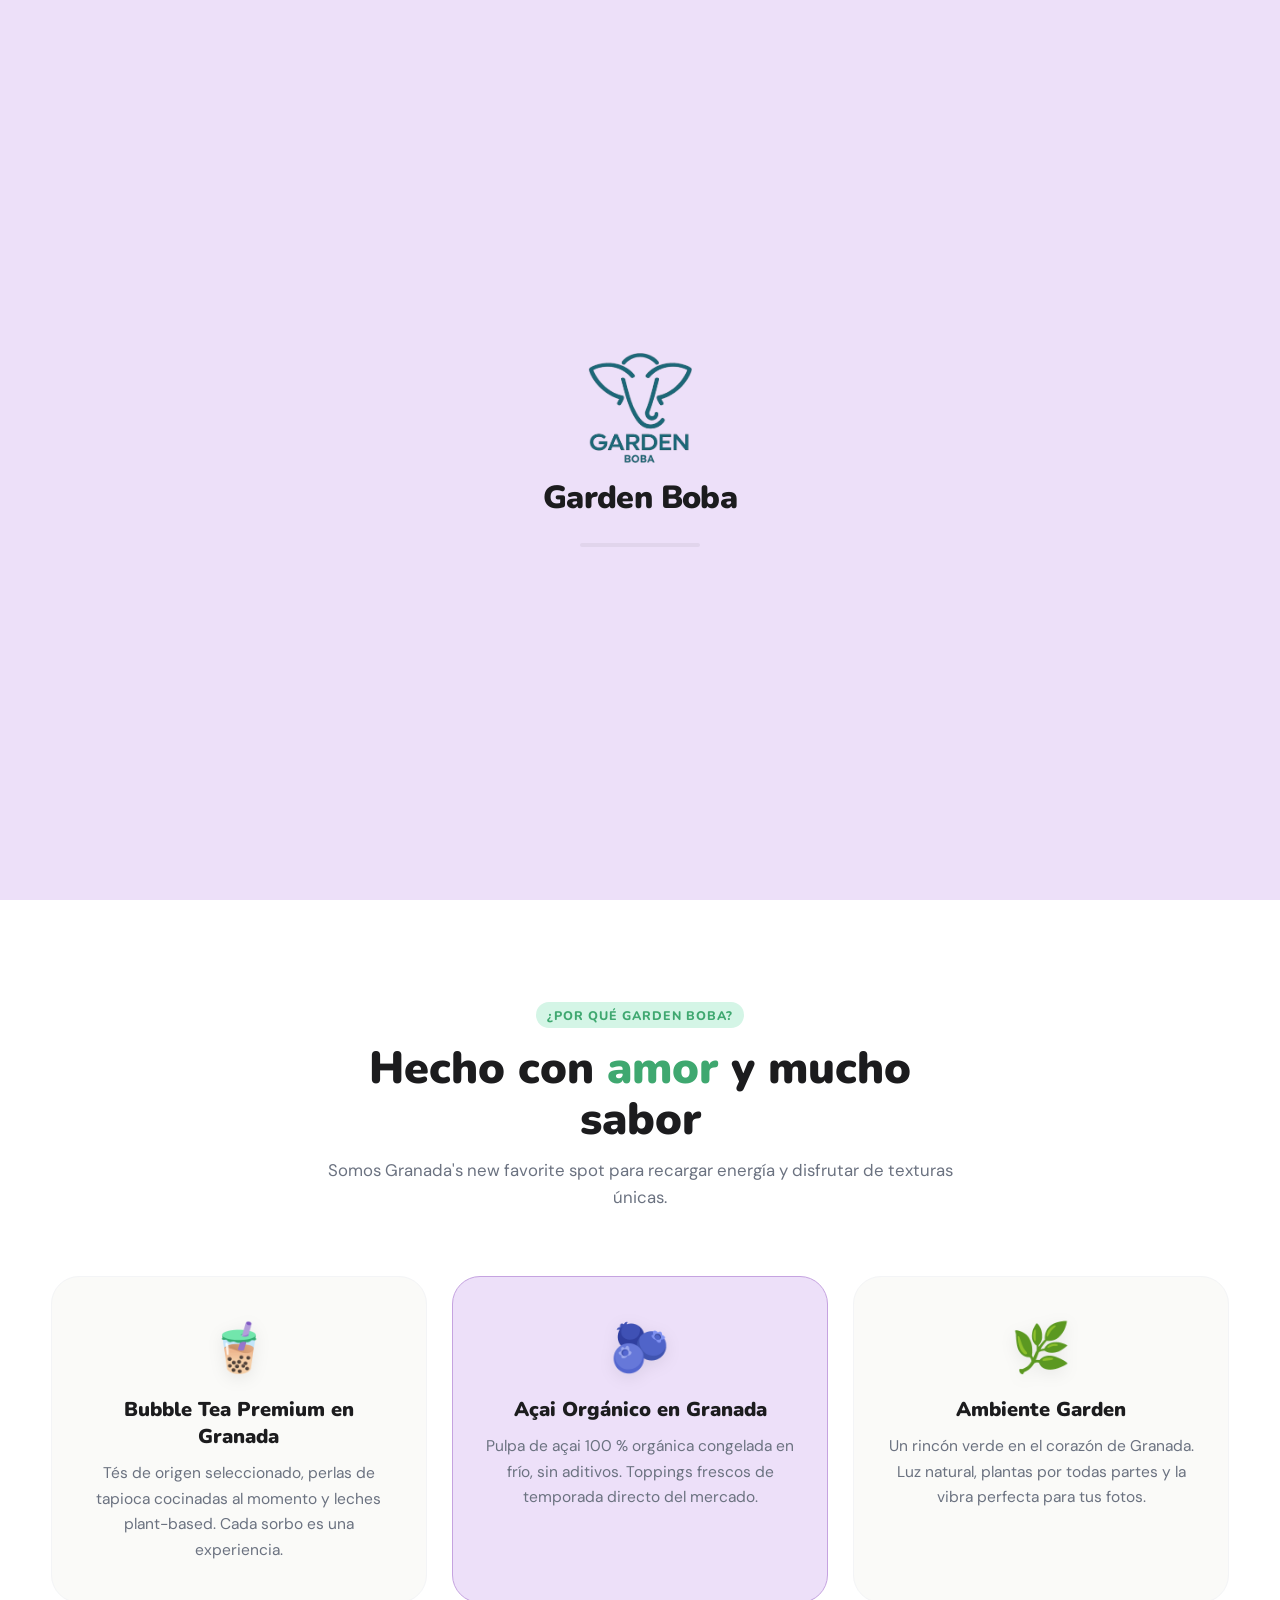
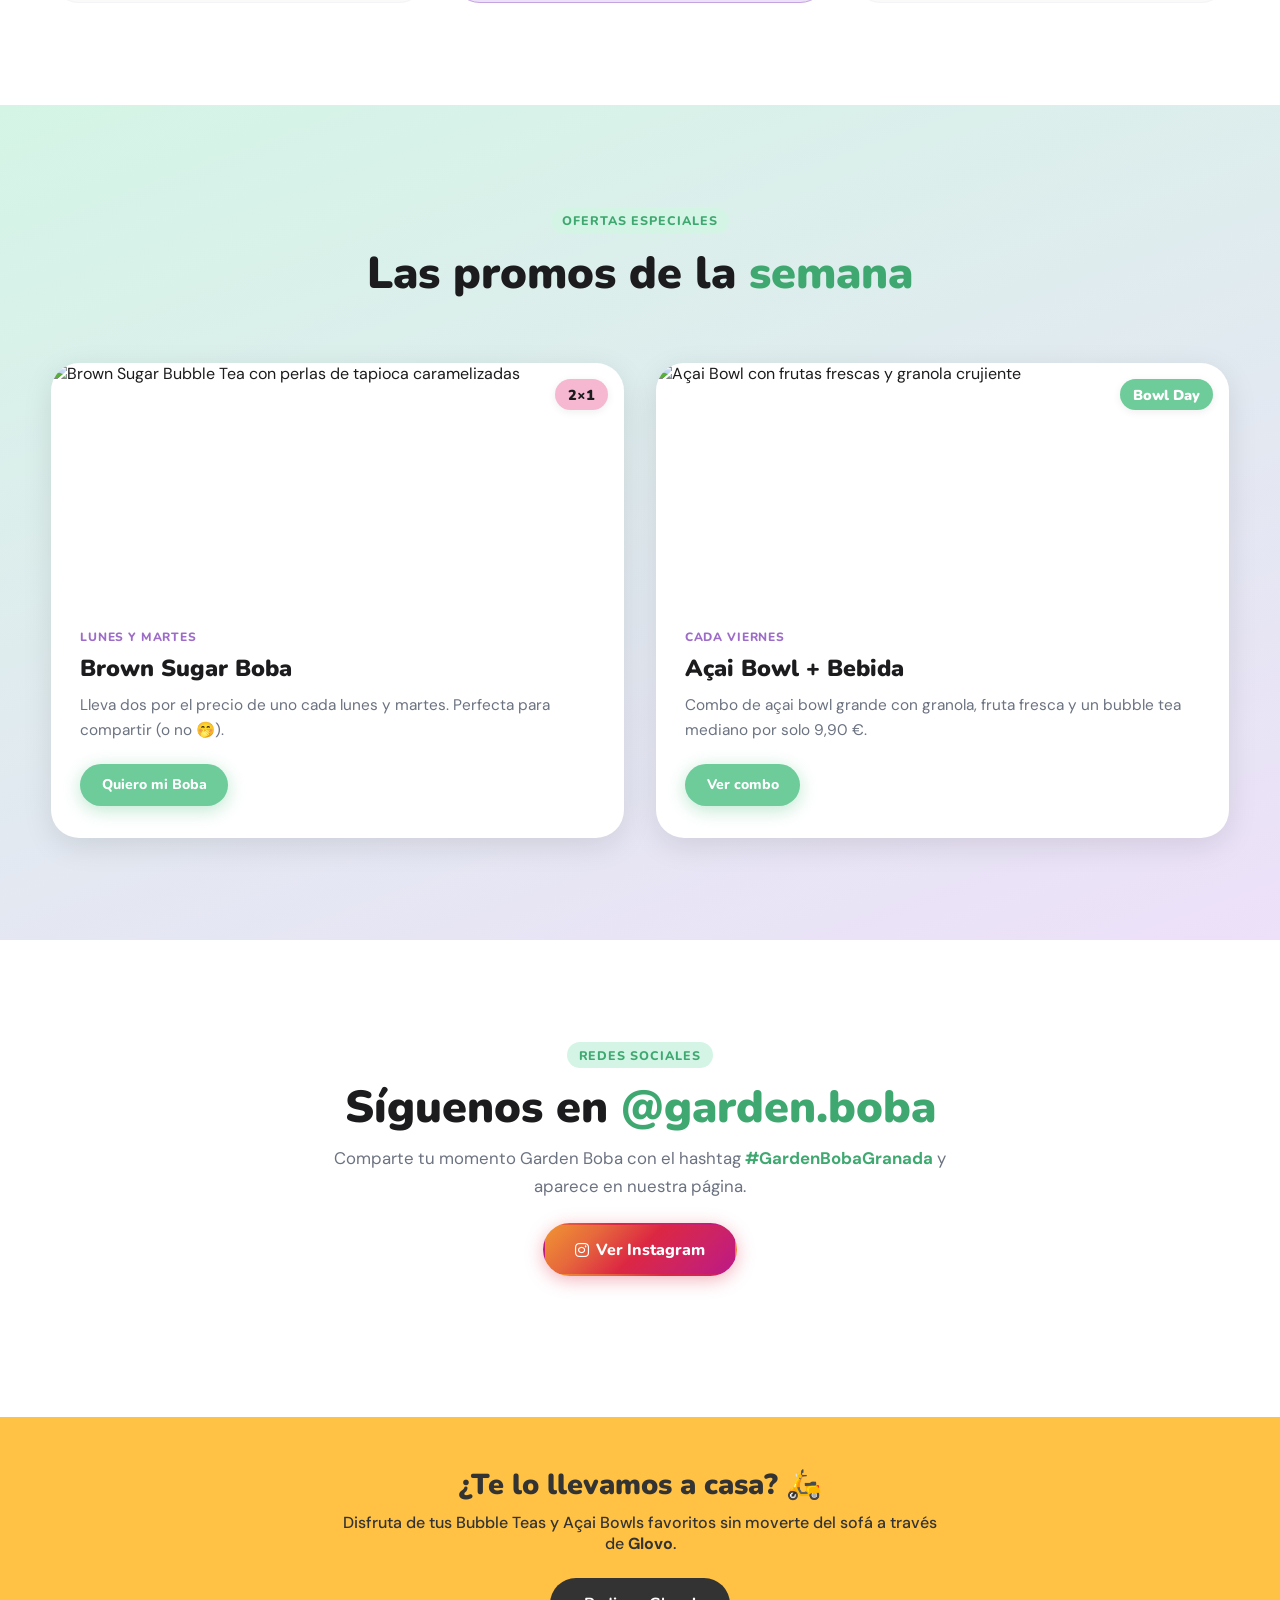
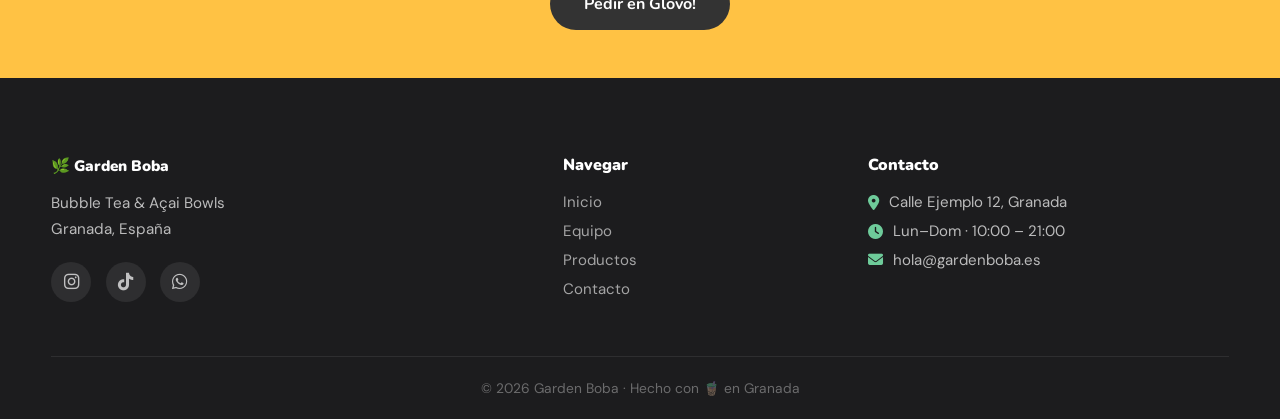
==== index.html @ ed8ef6af "Subida Página" ====
<!DOCTYPE html>
<html lang="es">
<head>
  <script>
    if (sessionStorage.getItem('preloaderVisto') === 'true') {
      document.documentElement.classList.add('no-preloader');
    }
  </script>
  <meta charset="UTF-8" />
  <meta name="viewport" content="width=device-width, initial-scale=1.0" />

  <!-- SEO: Title optimizado con keyword principal -->
  <title>Garden Boba Granada – Bubble Tea Artesanal y Açai Bowls en Granada</title>

  <!-- SEO: Meta description -->
  <meta name="description" content="Descubre el mejor Bubble Tea artesanal y Açai Bowls orgánicos de Granada. Garden Boba: sabores únicos, ambiente garden y delivery a domicilio vía Glovo." />

  <!-- SEO: Canonical -->
  <link rel="canonical" href="https://gardenboba.es/index.html" />

  <!-- Open Graph -->
  <meta property="og:title" content="Garden Boba Granada – Bubble Tea Artesanal y Açai Bowls" />
  <meta property="og:description" content="El mejor Bubble Tea artesanal y Açai Bowls orgánicos de Granada. Ambiente garden, toppings frescos y delivery con Glovo. ¡Ven a probarlos!" />
  <meta property="og:type" content="website" />
  <meta property="og:url" content="https://gardenboba.es/index.html" />
  <meta property="og:image" content="https://gardenboba.es/img/logo.png" />
  <meta property="og:locale" content="es_ES" />
  <meta property="og:site_name" content="Garden Boba Granada" />

  <!-- Twitter Card -->
  <meta name="twitter:card" content="summary_large_image" />
  <meta name="twitter:title" content="Garden Boba Granada – Bubble Tea Artesanal y Açai Bowls" />
  <meta name="twitter:description" content="El mejor Bubble Tea artesanal y Açai Bowls orgánicos de Granada. Ambiente garden, toppings frescos y delivery con Glovo." />
  <meta name="twitter:image" content="https://gardenboba.es/img/logo.png" />

  <!-- Schema Markup JSON-LD: LocalBusiness -->
  <script type="application/ld+json">
  {
    "@context": "https://schema.org",
    "@type": "CafeOrCoffeeShop",
    "name": "Garden Boba Granada",
    "url": "https://gardenboba.es",
    "logo": "https://gardenboba.es/img/logo.png",
    "image": "https://gardenboba.es/img/logo.png",
    "description": "Bubble Tea artesanal y Açai Bowls orgánicos en Granada. Ingredientes frescos, ambiente garden y delivery a domicilio.",
    "address": {
      "@type": "PostalAddress",
      "streetAddress": "Calle Ejemplo 12",
      "addressLocality": "Granada",
      "addressCountry": "España"
    },
    "telephone": "+34 600 000 000",
    "priceRange": "€€",
    "openingHoursSpecification": [
      {
        "@type": "OpeningHoursSpecification",
        "dayOfWeek": [
          "Monday","Tuesday","Wednesday","Thursday","Friday","Saturday","Sunday"
        ],
        "opens": "10:00",
        "closes": "21:00"
      }
    ],
    "servesCuisine": ["Bubble Tea", "Açai Bowls"],
    "sameAs": [
      "https://www.instagram.com/garden.boba"
    ]
  }
  </script>

  <!-- Google Fonts -->
  <link rel="preconnect" href="https://fonts.googleapis.com" />
  <link rel="preconnect" href="https://fonts.gstatic.com" crossorigin />
  <link href="https://fonts.googleapis.com/css2?family=Nunito:wght@400;600;700;800;900&family=DM+Sans:ital,wght@0,300;0,400;0,500;1,300&display=swap" rel="stylesheet" />

  <!-- Font Awesome -->
  <link rel="stylesheet" href="https://cdnjs.cloudflare.com/ajax/libs/font-awesome/6.5.0/css/all.min.css" />

  <link rel="stylesheet" href="styles.css" />
</head>
<body>
    <div id="preloader">
        <div class="preloader-content">
        <div class="preloader-logo">
          <img src="img/logo.png" alt="Logo de Garden Boba Granada" style="height: 110px; width: auto;" />
        </div>
        <div class="preloader-brand">Garden Boba</div>
        
        <div class="preloader-bar">
            <div class="preloader-progress"></div>
        </div>
        </div>
    </div>
  <!-- ===================== NAVBAR ===================== -->
  <header class="navbar" id="navbar">
    <a href="index.html" class="logo">
      <img src="img/logo.png" alt="Garden Boba Granada – Bubble Tea y Açai" class="logo-img" />
      Garden Boba
    </a>
    <button class="burger" id="burger" aria-label="Abrir menú">
      <span></span><span></span><span></span>
    </button>
    <nav class="nav-links" id="nav-links">
      <a href="#inicio">Inicio</a>
      <a href="quienes-somos.html">Equipo</a>
      <a href="productos.html">Productos</a>
        <a href="contacto.html">Contacto</a>
<a href="https://glovoapp.com/es/es/granada/stores/garden-bobaacai-granada"
         target="_blank"
         rel="noopener"
         class="nav-cta">Pedir en Glovo 🛵</a>    </nav>
  </header>

  <!-- ===================== HERO ===================== -->
  <section class="hero" id="inicio">
    <div class="hero-media">
      <img
        src="https://images.unsplash.com/photo-1558618666-fcd25c85cd64?w=1600&q=80"
        alt="Variedad de coloridos Bubble Teas artesanales de Garden Boba Granada"
        class="hero-img"
        loading="eager"
      />
      <div class="hero-overlay"></div>
    </div>

    <div class="hero-content">
      <span class="hero-badge">✨ Ahora en Granada</span>
      <!-- H1 con keyword principal -->
      <h1 class="hero-title">El Bubble Tea más <em>fresco</em><br/>de Granada</h1>
      <p class="hero-sub">
        Bubble Tea artesanal · Açai Bowls orgánicos · Sabores que no olvidarás
      </p>
      <div class="hero-actions">
        <a href="productos.html" class="btn btn-primary">Ver Productos 🧋</a>
        <a href="quienes-somos.html" class="btn btn-ghost">Nuestra historia</a>
        </div>
    </div>

    <div class="hero-scroll">
      <span>Descubre más</span>
      <i class="fa-solid fa-chevron-down"></i>
    </div>
    <div class="hero-wave" aria-hidden="true">
      <svg viewBox="0 0 1440 80" ...></svg>
    </div>

    <div id="hero-boba-container" style="position: absolute; inset: 0; pointer-events: none; overflow: hidden; z-index: 1;"></div>
  </section>

  <!-- ===================== SECCIÓN TEMÁTICA ===================== -->
  <section class="features" id="quienes">
    <div class="container">
      <div class="section-header">
        <span class="pill">¿Por qué Garden Boba?</span>
        <h2>Hecho con <em>amor</em> y mucho sabor</h2>
        <p>Somos Granada's new favorite spot para recargar energía y disfrutar de texturas únicas.</p>
      </div>

      <div class="features-grid">

        <div class="feature-card">
          <div class="feature-icon">🧋</div>
          <h3>Bubble Tea Premium en Granada</h3>
          <p>Tés de origen seleccionado, perlas de tapioca cocinadas al momento y leches plant-based. Cada sorbo es una experiencia.</p>
        </div>

        <div class="feature-card feature-card--accent">
          <div class="feature-icon">🫐</div>
          <h3>Açai Orgánico en Granada</h3>
          <p>Pulpa de açai 100 % orgánica congelada en frío, sin aditivos. Toppings frescos de temporada directo del mercado.</p>
        </div>

        <div class="feature-card">
          <div class="feature-icon">🌿</div>
          <h3>Ambiente Garden</h3>
          <p>Un rincón verde en el corazón de Granada. Luz natural, plantas por todas partes y la vibra perfecta para tus fotos.</p>
        </div>

      </div>
    </div>
  </section>

  <!-- ===================== PRODUCTOS / PROMOS ===================== -->
  <section class="promos" id="productos">
    <div class="container">
      <div class="section-header">
        <span class="pill">Ofertas especiales</span>
        <h2>Las promos de la <em>semana</em></h2>
      </div>

      <div class="promos-grid">

        <!-- Tarjeta 1 -->
        <article class="promo-card">
          <div class="promo-img-wrap">
            <img
              src="https://images.unsplash.com/photo-1625865408636-bb36c6e57423?w=800&q=80"
              alt="Brown Sugar Bubble Tea con perlas de tapioca caramelizadas"
              loading="lazy"
            />
            <span class="promo-badge">2×1</span>
          </div>
          <div class="promo-body">
            <span class="promo-tag">Lunes y Martes</span>
            <h3>Brown Sugar Boba</h3>
            <p>Lleva dos por el precio de uno cada lunes y martes. Perfecta para compartir (o no 🤭).</p>
            <a href="#contacto" class="btn btn-primary btn-sm">Quiero mi Boba</a>
          </div>
        </article>

        <!-- Tarjeta 2 -->
        <article class="promo-card">
          <div class="promo-img-wrap">
            <img
              src="https://images.unsplash.com/photo-1590301157890-4810ed352733?w=800&q=80"
              alt="Açai Bowl con frutas frescas y granola crujiente"
              loading="lazy"
            />
            <span class="promo-badge promo-badge--green">Bowl Day</span>
          </div>
          <div class="promo-body">
            <span class="promo-tag">Cada Viernes</span>
            <h3>Açai Bowl + Bebida</h3>
            <p>Combo de açai bowl grande con granola, fruta fresca y un bubble tea mediano por solo 9,90 €.</p>
            <a href="#contacto" class="btn btn-primary btn-sm">Ver combo</a>
          </div>
        </article>

      </div>
    </div>
  </section>

  <!-- ===================== INSTAGRAM PLACEHOLDER ===================== -->
  <section class="instagram" id="instagram">
    <div class="container">
      <div class="section-header ig-header">
        <span class="pill">Redes sociales</span>
        <h2>Síguenos en <em>@garden.boba</em></h2>
        <p>Comparte tu momento Garden Boba con el hashtag <strong>#GardenBobaGranada</strong> y aparece en nuestra página.</p>
        <a
          href="https://instagram.com"
          target="_blank"
          rel="noopener"
          class="btn btn-instagram"
        >
          <i class="fa-brands fa-instagram"></i> Ver Instagram
        </a>
      </div>

      <!-- Embeds: visibles solo en desktop -->
      <div class="ig-embed-grid">
        <div class="ig-embed-wrap">
          <blockquote class="instagram-media" data-instgrm-captioned data-instgrm-permalink="https://www.instagram.com/reel/DYAa8KGsJK4/?utm_source=ig_embed&utm_campaign=loading" data-instgrm-version="14"></blockquote>
        </div>
        <div class="ig-embed-wrap">
          <blockquote class="instagram-media" data-instgrm-captioned data-instgrm-permalink="https://www.instagram.com/reel/DY5IJAIN5fO/?utm_source=ig_embed&utm_campaign=loading" data-instgrm-version="14"></blockquote>
        </div>
        <div class="ig-embed-wrap">
          <blockquote class="instagram-media" data-instgrm-captioned data-instgrm-permalink="https://www.instagram.com/reel/DYSXFh8ozLi/?utm_source=ig_embed&utm_campaign=loading" data-instgrm-version="14"></blockquote>
        </div>
      </div>

      <!-- Botón: visible solo en móvil -->
      <a href="https://www.instagram.com/garden.boba" target="_blank" rel="noopener" class="ig-mobile-cta">
        <i class="fa-brands fa-instagram"></i> Ver nuestro Instagram
      </a>

<script async src="//www.instagram.com/embed.js"></script>
    </div>
  </section>
  <section class="delivery-promo-section" style="background: #FFC244; color: #333; padding: 3rem 1rem; text-align: center; position: relative; z-index: 3;">
  <div class="container" style="max-width: 600px; margin: 0 auto;">
    <h3 style="font-family: var(--font-head); font-weight: 900; font-size: 1.8rem; margin-bottom: 0.5rem;">¿Te lo llevamos a casa? 🛵</h3>
    <p style="font-size: 1rem; margin-bottom: 1.5rem; font-weight: 500;">Disfruta de tus Bubble Teas y Açai Bowls favoritos sin moverte del sofá a través de <strong>Glovo</strong>.</p>
    <a href="https://glovoapp.com/es/es/granada/stores/garden-bobaacai-granada" target="_blank" class="btn" style="background: #333; color: #fff; padding: 0.8rem 2rem; border-radius: 50px; text-decoration: none; font-weight: 700; display: inline-block; transition: transform 0.2s;">
      Pedir en Glovo!
    </a>
  </div>
</section>

  <!-- ===================== FOOTER ===================== -->
  <footer class="footer" id="contacto">
    <div class="container footer-inner">

      <div class="footer-brand">
        <p class="footer-logo">🌿 Garden Boba</p>
        <p>Bubble Tea & Açai Bowls<br/>Granada, España</p>
        <div class="footer-socials">
          <a href="#" aria-label="Instagram de Garden Boba Granada"><i class="fa-brands fa-instagram"></i></a>
          <a href="#" aria-label="TikTok de Garden Boba Granada"><i class="fa-brands fa-tiktok"></i></a>
          <a href="#" aria-label="WhatsApp de Garden Boba Granada"><i class="fa-brands fa-whatsapp"></i></a>
        </div>
      </div>

      <div class="footer-links">
        <h4>Navegar</h4>
        <a href="#inicio">Inicio</a>
        <a href="quienes-somos.html">Equipo</a>
        <a href="productos.html">Productos</a>
        <a href="contacto.html">Contacto</a>
    </div>

      <div class="footer-contact">
        <h4>Contacto</h4>
        <p><i class="fa-solid fa-location-dot"></i> Calle Ejemplo 12, Granada</p>
        <p><i class="fa-solid fa-clock"></i> Lun–Dom · 10:00 – 21:00</p>
        <p><i class="fa-solid fa-envelope"></i> hola@gardenboba.es</p>
      </div>

    </div>
    <div class="footer-bottom">
      <p>© 2026 Garden Boba · Hecho con 🧋 en Granada</p>
    </div>
  </footer>

  <!-- ===================== SCRIPT (burger + navbar scroll) ===================== -->
    <script src="https://cdnjs.cloudflare.com/ajax/libs/animejs/3.2.1/anime.min.js"></script>
  <script>

function animarEntradaHero() {
  document.querySelector('.hero-content').style.opacity = '1';
  anime({
    targets: '.hero-badge, .hero-title, .hero-sub, .hero-actions',
    translateY: [40, 0],
    opacity: [0, 1],
    delay: anime.stagger(150),
    duration: 800,
    easing: 'easeOutQuad'
  });
}
    window.addEventListener('load', () => {
  const preloader = document.getElementById('preloader');

  if (sessionStorage.getItem('preloaderVisto') === 'true') {
    if (preloader) preloader.remove();
    animarEntradaHero(); // ← igual que la primera vez, pero sin preloader
  } else {
    sessionStorage.setItem('preloaderVisto', 'true');

    const timeline = anime.timeline({ easing: 'easeInOutQuad' });

    timeline
      .add({
        targets: '.preloader-logo',
        scale: [1, 1.3, 1],
        duration: 1000,
        loop: true
      })
      .add({
        targets: '.preloader-progress',
        width: '100%',
        duration: 800,
        easing: 'linear'
      }, 0)
      .add({
        targets: '.preloader-content',
        opacity: 0,
        scale: 0.8,
        duration: 400,
        easing: 'easeInBack'
      })
      .add({
        targets: '#preloader',
        translateY: '-100%',
        duration: 800,
        easing: 'easeInOutExpo',
        complete: function() {
          if (preloader) preloader.remove();
          animarEntradaHero();
        }
      });
  }
});


// Burger menu
const burger = document.getElementById('burger');
const navLinks = document.getElementById('nav-links');

burger.addEventListener('click', () => {
  navLinks.classList.toggle('open');
  burger.classList.toggle('active');
});

navLinks.querySelectorAll('a').forEach(link => {
  link.addEventListener('click', () => {
    navLinks.classList.remove('open');
    burger.classList.remove('active');
  });
});

// Navbar scroll
const navbar = document.getElementById('navbar');
window.addEventListener('scroll', () => {
  navbar.classList.toggle('scrolled', window.scrollY > 60);
});

// Scroll-reveal
const reveals = document.querySelectorAll(
  '.feature-card, .promo-card, .ig-tile, .section-header'
);
const observer = new IntersectionObserver((entries) => {
  entries.forEach(e => {
    if (e.isIntersecting) {
      e.target.classList.add('visible');
      observer.unobserve(e.target);
    }
  });
}, { threshold: 0.12 });

reveals.forEach(el => observer.observe(el));
  </script>
  <script async src="//www.instagram.com/embed.js"></script>
</body>
</html>
---- styles.css ----
/* =====================================================
   GARDEN BOBA – style.css
   Paleta: Verde menta · Rosa/Morado pastel · Blanco
   Tipografía: Nunito (títulos) + DM Sans (cuerpo)
   ===================================================== */

/* ── 1. TOKENS / VARIABLES ───────────────────────────── */
:root {
  /* Colores principales */
  --mint:        #6ecb9a;   /* verde menta suave        */
  --mint-light:  #d4f5e6;   /* menta muy claro          */
  --mint-dark:   #3fa870;   /* menta oscuro (hover)     */
  --boba:        #c5a3e0;   /* morado pastel (boba)     */
  --boba-light:  #ede0f9;   /* morado muy claro         */
  --boba-dark:   #9d6cc8;   /* morado oscuro (hover)    */
  --rose:        #f5b8d0;   /* rosa pastel              */
  --rose-light:  #fde8f0;
  --white:       #ffffff;
  --off-white:   #fafaf8;
  --dark:        #1c1c1e;
  --gray:        #6b7280;
  --gray-light:  #f3f4f6;

  /* Tipografía */
  --font-head: 'Nunito', sans-serif;
  --font-body: 'DM Sans', sans-serif;

  /* Espaciado & radios */
  --radius-sm:  8px;
  --radius-md:  16px;
  --radius-lg:  28px;
  --radius-xl:  48px;
  --section-py: clamp(60px, 8vw, 110px);

  /* Sombras */
  --shadow-sm:  0 2px 8px rgba(0,0,0,.07);
  --shadow-md:  0 8px 30px rgba(0,0,0,.10);
  --shadow-lg:  0 20px 60px rgba(0,0,0,.13);

  /* Transición global */
  --ease: cubic-bezier(.4,0,.2,1);
}

/* ── 2. RESET & BASE ─────────────────────────────────── */
*, *::before, *::after { box-sizing: border-box; margin: 0; padding: 0; }

html {
  scroll-behavior: smooth;
  font-size: 16px;
}

body {
  font-family: var(--font-body);
  color: var(--dark);
  background: var(--off-white);
  -webkit-font-smoothing: antialiased;
  overflow-x: hidden;
}

img { display: block; max-width: 100%; height: auto; }
a  { text-decoration: none; color: inherit; }
ul { list-style: none; }

/* ── PRELOADER (PANTALLA DE CARGA) ───────────────────── */
#preloader {
  position: fixed;
  inset: 0;
  background-color: var(--boba-light); /* Fondo morado pastel boba */
  z-index: 9999; /* Por encima de todo, incluso del navbar */
  display: flex;
  align-items: center;
  justify-content: center;
}

.preloader-content {
  text-align: center;
}

.preloader-logo {
  font-size: unset; /* anula el 4rem del emoji */
  margin-bottom: 0.5rem;
  display: inline-block;
}

.preloader-brand {
  font-family: var(--font-head);
  font-weight: 900;
  font-size: 2rem;
  color: var(--dark);
  letter-spacing: -0.02em;
}

.preloader-bar {
  width: 120px;
  height: 4px;
  background: rgba(0, 0, 0, 0.05);
  border-radius: 2px;
  margin: 1.5rem auto 0;
  overflow: hidden;
  position: relative;
}

.preloader-progress {
  position: absolute;
  left: 0; top: 0; bottom: 0;
  width: 0%;
  background: var(--mint-dark);
  border-radius: 2px;
}


/* ── 3. UTILIDADES ───────────────────────────────────── */
.container {
  width: min(1180px, 92%);
  margin-inline: auto;
}

/* Pill / etiqueta de sección */
.pill {
  display: inline-block;
  font-family: var(--font-head);
  font-size: .78rem;
  font-weight: 800;
  letter-spacing: .08em;
  text-transform: uppercase;
  color: var(--mint-dark);
  background: var(--mint-light);
  padding: .35em .9em;
  border-radius: 999px;
  margin-bottom: .9rem;
}

.section-header {
  text-align: center;
  max-width: 640px;
  margin-inline: auto;
  margin-bottom: clamp(36px, 5vw, 64px);
  /* scroll-reveal */
  opacity: 0;
  transform: translateY(28px);
  transition: opacity .6s var(--ease), transform .6s var(--ease);
}
.section-header.visible { opacity: 1; transform: none; }

.section-header h2 {
  font-family: var(--font-head);
  font-size: clamp(1.8rem, 4vw, 2.8rem);
  font-weight: 900;
  line-height: 1.15;
  color: var(--dark);
  margin-bottom: .7rem;
}
.section-header h2 em {
  font-style: normal;
  color: var(--mint-dark);
}
.section-header p {
  color: var(--gray);
  font-size: 1.05rem;
  line-height: 1.65;
}

/* ── 4. BOTONES ──────────────────────────────────────── */
.btn {
  display: inline-flex;
  align-items: center;
  gap: .45rem;
  font-family: var(--font-head);
  font-weight: 800;
  font-size: 1rem;
  padding: .85em 1.9em;
  border-radius: 999px;
  cursor: pointer;
  border: 2px solid transparent;
  transition: background .22s var(--ease), color .22s var(--ease),
              transform .18s var(--ease), box-shadow .22s var(--ease);
}
.btn:hover { transform: translateY(-2px); }

.btn-primary {
  background: var(--mint);
  color: var(--white);
  box-shadow: 0 4px 18px rgba(110,203,154,.45);
}
.btn-primary:hover {
  background: var(--mint-dark);
  box-shadow: 0 6px 24px rgba(110,203,154,.55);
}

.btn-ghost {
  background: transparent;
  color: var(--white);
  border-color: rgba(255,255,255,.55);
}
.btn-ghost:hover {
  background: rgba(255,255,255,.15);
  border-color: var(--white);
}

.btn-sm {
  font-size: .88rem;
  padding: .65em 1.4em;
}

.btn-instagram {
  background: linear-gradient(135deg, #f09433, #e6683c, #dc2743, #cc2366, #bc1888);
  color: var(--white);
  margin-top: 1.4rem;
  box-shadow: 0 4px 18px rgba(220,39,67,.35);
}
.btn-instagram:hover {
  filter: brightness(1.1);
  box-shadow: 0 6px 24px rgba(220,39,67,.45);
}

/* ── 5. NAVBAR ───────────────────────────────────────── */
.navbar {
  position: fixed;
  top: 0; left: 0; right: 0;
  z-index: 1000;
  display: flex;
  align-items: center;
  justify-content: space-between;
  padding: 1.1rem clamp(1rem, 4vw, 2.5rem);
  transition: background .35s var(--ease), box-shadow .35s var(--ease), padding .35s var(--ease);
}
.navbar.scrolled {
  background: rgba(255,255,255,.92);
  backdrop-filter: blur(14px);
  -webkit-backdrop-filter: blur(14px);
  box-shadow: var(--shadow-sm);
  padding-top: .75rem;
  padding-bottom: .75rem;
}

.logo {
  font-family: var(--font-head);
  font-size: 1.45rem;
  font-weight: 900;
  color: var(--white);
  display: flex;
  align-items: center;
  gap: 1rem;
  transition: color .3s var(--ease);
}
.navbar.scrolled .logo { color: var(--dark); }
.logo-leaf { font-size: 1.3rem; }

/* Nav links */
.nav-links {
  display: flex;
  align-items: center;
  gap: clamp(.8rem, 2vw, 2rem);
}
.nav-links a {
  font-family: var(--font-head);
  font-weight: 700;
  font-size: .95rem;
  color: rgba(255,255,255,.85);
  transition: color .2s var(--ease);
  position: relative;
}
.nav-links a::after {
  content: '';
  position: absolute;
  bottom: -3px; left: 0;
  width: 0; height: 2px;
  background: var(--mint);
  border-radius: 2px;
  transition: width .25s var(--ease);
}
.nav-links a:hover::after { width: 100%; }
.nav-links a:hover { color: var(--white); }
.navbar.scrolled .nav-links a { color: var(--gray); }
.navbar.scrolled .nav-links a:hover { color: var(--dark); }

.nav-cta {
  background: var(--mint) !important;
  color: var(--white) !important;
  padding: .55em 1.3em;
  border-radius: 999px;
  font-size: .9rem !important;
  box-shadow: 0 3px 12px rgba(110,203,154,.4);
  transition: background .2s var(--ease), transform .18s var(--ease) !important;
}
.nav-cta::after { display: none !important; }
.nav-cta:hover { background: var(--mint-dark) !important; transform: translateY(-2px); }

/* Burger (mobile) */
.burger {
  display: none;
  flex-direction: column;
  gap: 5px;
  cursor: pointer;
  background: none;
  border: none;
  padding: 4px;
}
.burger span {
  display: block;
  width: 26px; height: 2.5px;
  background: var(--white);
  border-radius: 2px;
  transition: transform .28s var(--ease), opacity .28s var(--ease);
}
.navbar.scrolled .burger span { background: var(--dark); }
.burger.active span:nth-child(1) { transform: translateY(7.5px) rotate(45deg); }
.burger.active span:nth-child(2) { opacity: 0; }
.burger.active span:nth-child(3) { transform: translateY(-7.5px) rotate(-45deg); }

/* ── 6. HERO ─────────────────────────────────────────── */
.hero {
  position: relative;
  min-height: 100svh;
  display: flex;
  align-items: center;
  overflow: hidden;
}

.hero-media {
  position: absolute;
  inset: 0;
}
.hero-img {
  width: 100%; height: 100%;
  object-fit: cover;
  object-position: center;
  transform: scale(1.04);
  animation: heroZoom 8s var(--ease) forwards;
}
@keyframes heroZoom {
  to { transform: scale(1); }
}

.hero-overlay {
  position: absolute;
  inset: 0;
  background: linear-gradient(
    135deg,
    rgba(15,30,20,.65) 0%,
    rgba(63,168,112,.20) 60%,
    rgba(197,163,224,.15) 100%
  );
}

.hero-content {
  position: relative;
  z-index: 2;
  padding: 0 clamp(1.2rem, 6vw, 5rem);
  padding-top: 100px;
  max-width: 780px;
  opacity: 0;
}
@keyframes heroFade {
  from { opacity: 0; transform: translateY(30px); }
  to   { opacity: 1; transform: none; }
}

.hero-badge {
  display: inline-block;
  font-family: var(--font-head);
  font-size: .82rem;
  font-weight: 800;
  letter-spacing: .07em;
  text-transform: uppercase;
  color: var(--dark);
  background: var(--mint-light);
  padding: .4em 1em;
  border-radius: 999px;
  margin-bottom: 1.2rem;
}

.hero-title {
  font-family: var(--font-head);
  font-size: clamp(2.6rem, 7vw, 5.2rem);
  font-weight: 900;
  line-height: 1.08;
  color: var(--white);
  margin-bottom: 1.1rem;
  text-shadow: 0 2px 20px rgba(0,0,0,.25);
}
.hero-title em {
  font-style: normal;
  color: var(--mint);
  text-shadow: 0 0 40px rgba(110,203,154,.5);
}

.hero-sub {
  font-size: clamp(1rem, 2vw, 1.22rem);
  color: rgba(255,255,255,.85);
  margin-bottom: 2.2rem;
  line-height: 1.6;
  font-weight: 300;
  letter-spacing: .02em;
}

.hero-actions {
  display: flex;
  flex-wrap: wrap;
  gap: 1rem;
}

.hero-scroll {
  position: absolute;
  bottom: 2rem;
  left: 50%;
  transform: translateX(-50%);
  z-index: 2;
  display: flex;
  flex-direction: column;
  align-items: center;
  gap: .4rem;
  color: rgba(255,255,255,.7);
  font-size: .78rem;
  font-family: var(--font-head);
  font-weight: 600;
  letter-spacing: .06em;
  text-transform: uppercase;
  animation: bounce 2s infinite var(--ease);
}
.hero-scroll i { font-size: 1rem; }
@keyframes bounce {
  0%,100% { transform: translateX(-50%) translateY(0); }
  50%      { transform: translateX(-50%) translateY(8px); }
}

/* ── 7. FEATURES ─────────────────────────────────────── */
.features {
  padding-block: var(--section-py);
  background: var(--white);
}

.features-grid {
  display: grid;
  grid-template-columns: repeat(3, 1fr);
  gap: 1.6rem;
}

.feature-card {
  background: var(--off-white);
  border-radius: var(--radius-lg);
  padding: 2.4rem 2rem;
  text-align: center;
  border: 1.5px solid var(--gray-light);
  transition: transform .3s var(--ease), box-shadow .3s var(--ease);
  /* scroll-reveal */
  opacity: 0;
  transform: translateY(32px);
  transition: opacity .55s var(--ease), transform .55s var(--ease),
              box-shadow .3s var(--ease);
}
.feature-card.visible { opacity: 1; transform: translateY(0); }
.feature-card:hover {
  transform: translateY(-6px);
  box-shadow: var(--shadow-md);
}

.feature-card--accent {
  background: var(--boba-light);
  border-color: var(--boba);
}

.feature-icon {
  font-size: 3rem;
  margin-bottom: 1.1rem;
  filter: drop-shadow(0 4px 8px rgba(0,0,0,.08));
}

.feature-card h3 {
  font-family: var(--font-head);
  font-size: 1.25rem;
  font-weight: 900;
  margin-bottom: .7rem;
  color: var(--dark);
}
.feature-card p {
  color: var(--gray);
  font-size: .97rem;
  line-height: 1.65;
}

/* ── 8. PROMOCIONES ──────────────────────────────────── */
.promos {
  padding-block: var(--section-py);
  background: linear-gradient(160deg, var(--mint-light) 0%, var(--boba-light) 100%);
}

.promos-grid {
  display: grid;
  grid-template-columns: repeat(2, 1fr);
  gap: 2rem;
}

.promo-card {
  background: var(--white);
  border-radius: var(--radius-lg);
  overflow: hidden;
  box-shadow: var(--shadow-md);
  transition: transform .3s var(--ease), box-shadow .3s var(--ease);
  /* scroll-reveal */
  opacity: 0;
  transform: translateY(36px);
  transition: opacity .6s var(--ease), transform .6s var(--ease),
              box-shadow .3s var(--ease);
}
.promo-card.visible { opacity: 1; transform: translateY(0); }
.promo-card:hover {
  transform: translateY(-6px);
  box-shadow: var(--shadow-lg);
}

.promo-img-wrap {
  position: relative;
  height: 240px;
  overflow: hidden;
}
.promo-img-wrap img {
  width: 100%; height: 100%;
  object-fit: cover;
  transition: transform .5s var(--ease);
}
.promo-card:hover .promo-img-wrap img { transform: scale(1.06); }

.promo-badge {
  position: absolute;
  top: 1rem; right: 1rem;
  background: var(--rose);
  color: var(--dark);
  font-family: var(--font-head);
  font-weight: 900;
  font-size: .9rem;
  padding: .35em .9em;
  border-radius: 999px;
  box-shadow: var(--shadow-sm);
}
.promo-badge--green { background: var(--mint); color: var(--white); }

.promo-body {
  padding: 1.6rem 1.8rem 2rem;
}
.promo-tag {
  font-family: var(--font-head);
  font-size: .75rem;
  font-weight: 800;
  text-transform: uppercase;
  letter-spacing: .07em;
  color: var(--boba-dark);
  display: block;
  margin-bottom: .5rem;
}
.promo-body h3 {
  font-family: var(--font-head);
  font-size: 1.45rem;
  font-weight: 900;
  margin-bottom: .55rem;
  color: var(--dark);
}
.promo-body p {
  color: var(--gray);
  font-size: .96rem;
  line-height: 1.65;
  margin-bottom: 1.3rem;
}

/* ── 9. INSTAGRAM ────────────────────────────────────── */
.instagram {
  padding-block: var(--section-py);
  background: var(--white);
}

.ig-header { margin-bottom: 2.4rem; }
.ig-header strong { color: var(--mint-dark); }

.ig-embed-grid {
  display: grid;
  grid-template-columns: repeat(3, 1fr);
  gap: 1rem;
}

.ig-tile {
  aspect-ratio: 1;
  border-radius: var(--radius-md);
  overflow: hidden;
  position: relative;
  cursor: pointer;
  /* scroll-reveal */
  opacity: 0;
  transform: scale(.92);
  transition: opacity .45s calc(var(--delay, 0s)) var(--ease),
              transform .45s calc(var(--delay, 0s)) var(--ease);
}
.ig-tile.visible { opacity: 1; transform: scale(1); }
.ig-tile img {
  width: 100%; height: 100%;
  object-fit: cover;
  transition: transform .4s var(--ease);
}
.ig-tile:hover img { transform: scale(1.1); }

.ig-overlay {
  position: absolute;
  inset: 0;
  background: rgba(110,203,154,.6);
  display: grid;
  place-items: center;
  opacity: 0;
  transition: opacity .3s var(--ease);
  color: var(--white);
  font-size: 1.8rem;
}
.ig-tile:hover .ig-overlay { opacity: 1; }

/* ── 10. FOOTER ──────────────────────────────────────── */
.footer {
  background: var(--dark);
  color: rgba(255,255,255,.7);
  padding-top: clamp(48px, 6vw, 80px);
}

.footer-inner {
  display: grid;
  grid-template-columns: 1.8fr 1fr 1.4fr;
  gap: 3rem;
  padding-bottom: 3rem;
  border-bottom: 1px solid rgba(255,255,255,.08);
}

.footer-logo {
  font-family: var(--font-head);
  font-size: 1.5rem;
  font-weight: 900;
  color: var(--white);
  margin-bottom: .7rem;
}
.footer-brand p { font-size: .95rem; line-height: 1.7; }

.footer-socials {
  display: flex;
  gap: .9rem;
  margin-top: 1.2rem;
}
.footer-socials a {
  width: 40px; height: 40px;
  border-radius: 50%;
  background: rgba(255,255,255,.08);
  display: grid;
  place-items: center;
  font-size: 1.1rem;
  color: rgba(255,255,255,.7);
  transition: background .2s var(--ease), color .2s var(--ease), transform .2s var(--ease);
}
.footer-socials a:hover {
  background: var(--mint);
  color: var(--white);
  transform: translateY(-3px);
}

.footer-links h4,
.footer-contact h4 {
  font-family: var(--font-head);
  font-weight: 900;
  color: var(--white);
  font-size: 1rem;
  margin-bottom: 1rem;
}
.footer-links a {
  display: block;
  color: rgba(255,255,255,.6);
  font-size: .94rem;
  margin-bottom: .55rem;
  transition: color .2s var(--ease);
}
.footer-links a:hover { color: var(--mint); }

.footer-contact p {
  font-size: .94rem;
  margin-bottom: .55rem;
  display: flex;
  align-items: flex-start;
  gap: .6rem;
}
.footer-contact i { color: var(--mint); margin-top: .15rem; }

.footer-bottom {
  text-align: center;
  padding: 1.4rem;
  font-size: .86rem;
  color: rgba(255,255,255,.35);
}

/* ── 11. RESPONSIVE ──────────────────────────────────── */
@media (max-width: 1024px) {
  .ig-embed-grid { grid-template-columns: repeat(3, 1fr); }
}

@media (max-width: 768px) {
  /* Navbar mobile */
  .burger { display: flex; }

  .nav-links {
  position: fixed;
  top: 0;
  right: 0;
  bottom: 0;
  left: auto;
  width: min(320px, 85vw);
  flex-direction: column;
  align-items: flex-start;
  gap: 0;
  background: var(--white);
  padding: 5.5rem 2rem 2rem;
  box-shadow: -4px 0 30px rgba(0,0,0,.12);
  transform: translateX(110%);
  transition: transform .35s var(--ease);
      height: 100vh;        /* añade esto */
    min-height: 100%;     /* y esto */
}
  .nav-links.open { transform: translateX(0); }
  .nav-links a {
    color: var(--dark) !important;
    font-size: 1.1rem;
    padding: .85rem 0;
    width: 100%;
    border-bottom: 1px solid var(--gray-light);
  }
  .nav-links a::after { display: none; }
  .nav-cta {
    margin-top: 1rem;
    text-align: center;
    border-bottom: none !important;
  }

  /* Hero */
  .hero-content { padding-top: 120px; }

  /* Features */
  .features-grid {
    grid-template-columns: 1fr;
    gap: 1.2rem;
  }

  /* Promos */
  .promos-grid { grid-template-columns: 1fr; }

  /* Instagram */
.ig-embed-grid { 
    grid-template-columns: 1fr; 
    max-width: 500px; 
    margin-inline: auto; 
  }
  
  .ig-embed-wrap .instagram-media {
    min-width: 0 !important;
    width: 100% !important;
  }
  /* Footer */
  .footer-inner {
    grid-template-columns: 1fr;
    gap: 2.2rem;
  }
}

@media (max-width: 480px) {
  .hero-title { font-size: clamp(2rem, 9vw, 2.8rem); }
  .hero-actions { flex-direction: column; }
.ig-embed-wrap .instagram-media {
    min-width: 0 !important;
    width: 100% !important;
  }
}


/* =====================================================
   GARDEN BOBA – Añadir al final de style.css
   Estilos específicos de: quienes-somos.html
   ===================================================== */


/* ── NAVBAR: enlace activo ───────────────────────────── */
.nav-active {
  color: var(--mint) !important;
  font-weight: 900 !important;
}
.navbar.scrolled .nav-active { color: var(--mint-dark) !important; }


/* ── HERO CORTO (page-hero) ─────────────────────────── */
.page-hero {
  position: relative;
  height: clamp(380px, 55vh, 560px);
  display: flex;
  align-items: center;
  overflow: hidden;
}

.page-hero-media {
  position: absolute;
  inset: 0;
}
.page-hero-media img {
  width: 100%; height: 100%;
  object-fit: cover;
  object-position: center 40%;
  transform: scale(1.04);
  animation: heroZoom 8s cubic-bezier(.4,0,.2,1) forwards;
}
/* Reutiliza el keyframe heroZoom del hero principal */

.page-hero-overlay {
  position: absolute;
  inset: 0;
  background: linear-gradient(
    135deg,
    rgba(15,30,20,.70) 0%,
    rgba(63,168,112,.25) 70%,
    rgba(197,163,224,.15) 100%
  );
}

.page-hero-content {
  position: relative;
  z-index: 2;
  padding: 0 clamp(1.2rem, 6vw, 5rem);
  padding-top: 90px;
  animation: heroFade .9s .3s cubic-bezier(.4,0,.2,1) both;
}
/* Reutiliza el keyframe heroFade del hero principal */

.page-hero-wave {
  position: absolute;
  bottom: -1px; left: 0; right: 0;
  z-index: 3;
  line-height: 0;
}
.page-hero-wave svg { display: block; width: 100%; }


/* ── HISTORIA: layout split ──────────────────────────── */
.about-story {
  padding-block: var(--section-py);
  background: var(--off-white);
}

.story-grid {
  display: grid;
  grid-template-columns: 1fr 1fr;
  gap: clamp(2rem, 5vw, 5rem);
  align-items: center;
}

/* Imagen */
.story-img-wrap {
  position: relative;
  /* scroll-reveal */
  opacity: 0;
  transform: translateX(-36px);
  transition: opacity .65s var(--ease), transform .65s var(--ease);
}
.story-img-wrap.visible { opacity: 1; transform: none; }

.story-img-deco {
  position: absolute;
  inset: -14px -14px 14px 14px;
  border-radius: var(--radius-lg);
  background: var(--mint-light);
  z-index: 0;
}

.story-img {
  position: relative;
  z-index: 1;
  width: 100%;
  aspect-ratio: 4/5;
  object-fit: cover;
  border-radius: var(--radius-lg);
  box-shadow: var(--shadow-lg);
}

.story-chip {
  position: absolute;
  bottom: -16px;
  right: -10px;
  z-index: 2;
  background: var(--white);
  font-family: var(--font-head);
  font-weight: 800;
  font-size: .9rem;
  color: var(--dark);
  padding: .55em 1.1em;
  border-radius: 999px;
  box-shadow: var(--shadow-md);
  border: 2px solid var(--mint-light);
}

/* Texto */
.story-text {
  /* scroll-reveal */
  opacity: 0;
  transform: translateX(36px);
  transition: opacity .65s .1s var(--ease), transform .65s .1s var(--ease);
}
.story-text.visible { opacity: 1; transform: none; }

.story-text h2 {
  font-family: var(--font-head);
  font-size: clamp(1.8rem, 3.5vw, 2.6rem);
  font-weight: 900;
  line-height: 1.15;
  margin-block: .8rem 1.4rem;
}
.story-text h2 em {
  font-style: normal;
  color: var(--mint-dark);
}
.story-text p {
  color: var(--gray);
  line-height: 1.75;
  font-size: 1.02rem;
  margin-bottom: 1rem;
}

/* Stats */
.story-stats {
  display: flex;
  gap: 2rem;
  margin-top: 2rem;
  padding-top: 1.8rem;
  border-top: 2px solid var(--gray-light);
}
.stat { display: flex; flex-direction: column; gap: .25rem; }
.stat-num {
  font-family: var(--font-head);
  font-size: 2.2rem;
  font-weight: 900;
  color: var(--mint-dark);
  line-height: 1;
}
.stat-label {
  font-size: .82rem;
  font-weight: 600;
  color: var(--gray);
  text-transform: uppercase;
  letter-spacing: .05em;
}


/* ── EQUIPO ──────────────────────────────────────────── */
.team {
  padding-block: var(--section-py);
  background: var(--white);
}

.team-grid {
  display: grid;
  grid-template-columns: repeat(3, 1fr);
  gap: 1.8rem;
}

.team-card {
  background: var(--off-white);
  border-radius: var(--radius-lg);
  overflow: hidden;
  border: 1.5px solid var(--gray-light);
  transition: transform .3s var(--ease), box-shadow .3s var(--ease);
  /* scroll-reveal */
  opacity: 0;
  transform: translateY(36px);
  transition: opacity .55s var(--ease), transform .55s var(--ease),
              box-shadow .3s var(--ease);
}
.team-card.visible { opacity: 1; transform: translateY(0); }
.team-card:hover {
  transform: translateY(-6px);
  box-shadow: var(--shadow-md);
}

.team-card--accent { background: var(--boba-light); border-color: var(--boba); }

/* Avatar */
.team-avatar-wrap {
  position: relative;
  display: flex;
  justify-content: center;
  padding-top: 2.2rem;
  padding-bottom: 1rem;
  background: linear-gradient(160deg, var(--mint-light) 0%, var(--boba-light) 100%);
}
.team-card--accent .team-avatar-wrap {
  background: linear-gradient(160deg, var(--boba-light) 0%, var(--rose-light) 100%);
}

.team-avatar {
  width: 110px;
  height: 110px;
  border-radius: 50%;
  object-fit: cover;
  object-position: top center;
  border: 4px solid var(--white);
  box-shadow: 0 6px 20px rgba(0,0,0,.12);
}

.team-emoji {
  position: absolute;
  bottom: 16px;
  right: calc(50% - 68px);
  font-size: 1.5rem;
  background: var(--white);
  border-radius: 50%;
  width: 38px; height: 38px;
  display: grid;
  place-items: center;
  box-shadow: var(--shadow-sm);
  border: 2px solid var(--mint-light);
}

/* Body */
.team-body {
  padding: 1.5rem 1.6rem 1.8rem;
  text-align: center;
}

.team-name {
  font-family: var(--font-head);
  font-size: 1.2rem;
  font-weight: 900;
  color: var(--dark);
  margin-bottom: .3rem;
}

.team-role {
  display: block;
  font-size: .8rem;
  font-weight: 700;
  text-transform: uppercase;
  letter-spacing: .07em;
  color: var(--mint-dark);
  margin-bottom: .9rem;
}
.team-card--accent .team-role { color: var(--boba-dark); }

.team-bio {
  font-size: .95rem;
  color: var(--gray);
  line-height: 1.65;
  margin-bottom: 1.1rem;
}

.team-fav {
  display: flex;
  align-items: flex-start;
  gap: .55rem;
  background: var(--white);
  border-radius: var(--radius-sm);
  padding: .7em .9em;
  font-size: .88rem;
  color: var(--dark);
  text-align: left;
  border: 1.5px solid var(--gray-light);
}
.team-fav i { color: var(--mint-dark); margin-top: .1rem; flex-shrink: 0; }
.team-card--accent .team-fav { border-color: var(--boba); }


/* ── ESPACIO ─────────────────────────────────────────── */
.space {
  padding-block: var(--section-py);
  background: linear-gradient(160deg, var(--mint-light) 0%, var(--rose-light) 100%);
}

.space-grid {
  display: grid;
  grid-template-columns: 1fr 1.2fr;
  gap: clamp(2rem, 5vw, 4rem);
  align-items: start;
}

/* Features lista */
.space-features {
  display: flex;
  flex-direction: column;
  gap: 1.6rem;
}

.space-feat {
  display: flex;
  align-items: flex-start;
  gap: 1.2rem;
  background: var(--white);
  border-radius: var(--radius-md);
  padding: 1.3rem 1.4rem;
  box-shadow: var(--shadow-sm);
  /* scroll-reveal */
  opacity: 0;
  transform: translateX(-28px);
  transition: opacity .5s calc(var(--delay, 0s)) var(--ease),
              transform .5s calc(var(--delay, 0s)) var(--ease);
}
.space-feat.visible { opacity: 1; transform: none; }

.space-feat-icon {
  font-size: 2rem;
  flex-shrink: 0;
  filter: drop-shadow(0 2px 4px rgba(0,0,0,.08));
}
.space-feat h4 {
  font-family: var(--font-head);
  font-weight: 900;
  font-size: 1rem;
  margin-bottom: .3rem;
  color: var(--dark);
}
.space-feat p { font-size: .93rem; color: var(--gray); line-height: 1.6; }

/* Mapa */
.space-map-wrap {
  display: flex;
  flex-direction: column;
  gap: .8rem;
  /* scroll-reveal */
  opacity: 0;
  transform: translateX(28px);
  transition: opacity .6s .1s var(--ease), transform .6s .1s var(--ease);
}
.space-map-wrap.visible { opacity: 1; transform: none; }

.map-label {
  font-family: var(--font-head);
  font-weight: 800;
  font-size: .9rem;
  color: var(--dark);
  display: flex;
  align-items: center;
  gap: .5rem;
}
.map-label i { color: var(--mint-dark); }

.map-placeholder {
  width: 100%;
  height: 340px;
  border-radius: var(--radius-lg);
  overflow: hidden;
  box-shadow: var(--shadow-md);
  border: 2px solid var(--white);
  background: var(--gray-light);
}

.map-info {
  display: flex;
  gap: 1.4rem;
  flex-wrap: wrap;
  font-size: .9rem;
  font-family: var(--font-head);
  font-weight: 700;
  color: var(--gray);
}
.map-info i { color: var(--mint-dark); margin-right: .3rem; }


/* ── REVEAL GENÉRICO (izquierda / derecha) ───────────── */
.reveal-left {
  opacity: 0;
  transform: translateX(-36px);
  transition: opacity .65s var(--ease), transform .65s var(--ease);
}
.reveal-right {
  opacity: 0;
  transform: translateX(36px);
  transition: opacity .65s .1s var(--ease), transform .65s .1s var(--ease);
}
.reveal-left.visible,
.reveal-right.visible { opacity: 1; transform: none; }


/* ── RESPONSIVE: quienes-somos ───────────────────────── */
@media (max-width: 900px) {
  .story-grid   { grid-template-columns: 1fr; }
  .story-img-wrap { max-width: 480px; margin-inline: auto; }
  .space-grid   { grid-template-columns: 1fr; }
  .team-grid    { grid-template-columns: 1fr; max-width: 440px; margin-inline: auto; }
}

@media (max-width: 640px) {
  .story-stats  { gap: 1.2rem; flex-wrap: wrap; }
  .map-placeholder { height: 260px; }
  .page-hero    { height: clamp(320px, 50vh, 420px); }
}


/* =====================================================
   GARDEN BOBA – Añadir al final de style.css
   Estilos específicos de: productos.html
   ===================================================== */


/* ── SECCIÓN CONTENEDORA ─────────────────────────────── */
.products-section {
  padding-block: var(--section-py);
  background: var(--off-white);
}


/* ── BARRA DE FILTROS ────────────────────────────────── */
.filter-bar {
  display: flex;
  flex-wrap: wrap;
  gap: .7rem;
  justify-content: center;
  margin-bottom: 1rem;
}

.filter-btn {
  display: inline-flex;
  align-items: center;
  gap: .45rem;
  font-family: var(--font-head);
  font-weight: 800;
  font-size: .92rem;
  padding: .65em 1.5em;
  border-radius: 999px;
  border: 2px solid var(--gray-light);
  background: var(--white);
  color: var(--gray);
  cursor: pointer;
  transition: background .22s var(--ease), color .22s var(--ease),
              border-color .22s var(--ease), transform .18s var(--ease),
              box-shadow .22s var(--ease);
}
.filter-btn:hover {
  border-color: var(--mint);
  color: var(--mint-dark);
  transform: translateY(-2px);
  box-shadow: 0 4px 12px rgba(110,203,154,.2);
}
.filter-btn.active {
  background: var(--mint);
  border-color: var(--mint);
  color: var(--white);
  box-shadow: 0 4px 18px rgba(110,203,154,.4);
}
.filter-btn.active:hover {
  background: var(--mint-dark);
  border-color: var(--mint-dark);
}
.filter-icon { font-size: 1.05em; }

/* Contador de resultados */
.filter-count {
  text-align: center;
  font-size: .85rem;
  font-family: var(--font-head);
  font-weight: 700;
  color: var(--gray);
  letter-spacing: .03em;
  margin-bottom: 2.4rem;
  min-height: 1.2em;
}


/* ── GRID DE PRODUCTOS ───────────────────────────────── */
.products-grid {
  display: grid;
  grid-template-columns: repeat(4, 1fr);
  gap: 1.6rem;
}


/* ── TARJETA DE PRODUCTO ─────────────────────────────── */
.product-card {
  background: var(--white);
  border-radius: var(--radius-lg);
  overflow: hidden;
  border: 1.5px solid var(--gray-light);
  display: flex;
  flex-direction: column;
  box-shadow: var(--shadow-sm);
  transition: transform .3s var(--ease), box-shadow .3s var(--ease);

  /* Scroll-reveal: estado inicial */
  opacity: 0;
  transform: translateY(28px);
  transition: opacity .5s var(--ease), transform .5s var(--ease),
              box-shadow .3s var(--ease);
}
.product-card.visible {
  opacity: 1;
  transform: translateY(0);
}
.product-card:hover {
  transform: translateY(-6px);
  box-shadow: var(--shadow-md);
}

/* Ocultar con fade-out al filtrar */
.product-card.hidden {
  display: none;
}

/* Animación de entrada al filtrar (stagger escalonado) */
@keyframes cardEnter {
  from { opacity: 0; transform: translateY(20px) scale(.97); }
  to   { opacity: 1; transform: translateY(0)   scale(1);   }
}
.product-card.entering {
  animation: cardEnter .4s calc(var(--stagger, 0ms)) var(--ease) both;
}

/* Imagen */
.product-img-wrap {
  position: relative;
  height: 200px;
  overflow: hidden;
}
.product-img-wrap img {
  width: 100%; height: 100%;
  object-fit: cover;
  transition: transform .45s var(--ease);
}
.product-card:hover .product-img-wrap img { transform: scale(1.07); }

/* Badges sobre la imagen */
.product-badges {
  position: absolute;
  top: .8rem;
  left: .8rem;
  display: flex;
  flex-direction: column;
  gap: .4rem;
}
.badge {
  display: inline-block;
  font-family: var(--font-head);
  font-weight: 800;
  font-size: .72rem;
  padding: .3em .75em;
  border-radius: 999px;
  line-height: 1;
  box-shadow: var(--shadow-sm);
}
.badge--hot   { background: var(--rose);       color: var(--dark); }
.badge--new   { background: var(--boba);       color: var(--white); }
.badge--fresh { background: var(--mint);       color: var(--white); }
.badge--vegan { background: var(--mint-light); color: var(--mint-dark); }

/* Cuerpo de la tarjeta */
.product-body {
  padding: 1.2rem 1.3rem 1.5rem;
  display: flex;
  flex-direction: column;
  gap: .65rem;
  flex: 1;
}

.product-top {
  display: flex;
  align-items: baseline;
  justify-content: space-between;
  gap: .5rem;
}
.product-name {
  font-family: var(--font-head);
  font-size: 1.05rem;
  font-weight: 900;
  color: var(--dark);
  line-height: 1.2;
}
.product-price {
  font-family: var(--font-head);
  font-size: 1.15rem;
  font-weight: 900;
  color: var(--mint-dark);
  white-space: nowrap;
}

.product-desc {
  font-size: .9rem;
  color: var(--gray);
  line-height: 1.6;
  flex: 1;
}

/* Tags de ingredientes */
.product-tags {
  display: flex;
  flex-wrap: wrap;
  gap: .4rem;
}
.tag {
  font-family: var(--font-head);
  font-size: .72rem;
  font-weight: 700;
  padding: .28em .7em;
  border-radius: 999px;
  background: var(--gray-light);
  color: var(--gray);
  border: 1px solid transparent;
}
.tag--vegan {
  background: var(--mint-light);
  color: var(--mint-dark);
  border-color: var(--mint);
}

/* Botón de la tarjeta */
.product-btn {
  margin-top: auto;
  width: 100%;
  justify-content: center;
}

/* Estado vacío */
.no-results {
  text-align: center;
  padding: 4rem 1rem;
  color: var(--gray);
}
.no-results span { font-size: 3rem; display: block; margin-bottom: 1rem; }
.no-results p { font-family: var(--font-head); font-weight: 700; font-size: 1.1rem; }


/* ── RESPONSIVE ──────────────────────────────────────── */
@media (max-width: 1100px) {
  .products-grid { grid-template-columns: repeat(3, 1fr); }
}

@media (max-width: 780px) {
  .products-grid { grid-template-columns: repeat(2, 1fr); }
  .filter-bar    { gap: .5rem; }
  .filter-btn    { font-size: .85rem; padding: .55em 1.1em; }
}

@media (max-width: 480px) {
  .products-grid { grid-template-columns: 1fr; max-width: 380px; margin-inline: auto; }
  .product-img-wrap { height: 220px; }
}

/* =====================================================
   GARDEN BOBA – Estilos de: contacto.html
   ===================================================== */

.contact-page-section {
  padding-block: var(--section-py);
  background: var(--off-white);
}

.contact-grid {
  display: grid;
  grid-template-columns: 1fr 1.1fr;
  gap: clamp(2rem, 6vw, 5rem);
  align-items: start;
}

/* Columna Información */
.contact-info-col h2 {
  font-family: var(--font-head);
  font-size: clamp(1.8rem, 3.5vw, 2.5rem);
  font-weight: 900;
  line-height: 1.15;
  margin-block: .8rem 1.2rem;
}
.contact-info-col h2 em { font-style: normal; color: var(--mint-dark); }
.contact-lead { color: var(--gray); font-size: 1.05rem; line-height: 1.6; margin-bottom: 2.2rem; }

.contact-cards-list { display: flex; flex-direction: column; gap: 1.2rem; margin-bottom: 2.5rem; }

.contact-info-card {
  display: flex;
  gap: 1.2rem;
  background: var(--white);
  padding: 1.2rem 1.4rem;
  border-radius: var(--radius-md);
  border: 1.5px solid var(--gray-light);
  box-shadow: var(--shadow-sm);
}
.cic-icon { font-size: 2rem; flex-shrink: 0; }
.contact-info-card h4 { font-family: var(--font-head); font-weight: 900; font-size: 1rem; margin-bottom: .2rem; color: var(--dark); }
.contact-info-card p { font-size: .95rem; color: var(--gray); line-height: 1.5; }
.cic-link { display: inline-block; font-size: .85rem; font-family: var(--font-head); font-weight: 700; color: var(--mint-dark); margin-top: .4rem; }
.cic-sub { font-size: .8rem !important; font-weight: 700; color: var(--boba-dark) !important; margin-top: .1rem; }

/* Redes Sociales Bloque */
.contact-social-block h4 { font-family: var(--font-head); font-weight: 900; font-size: 1.1rem; margin-bottom: .8rem; color: var(--dark); }
.cs-icons { display: flex; gap: .8rem; }
.cs-icon-link {
  width: 44px; height: 44px;
  background: var(--white);
  border: 1.5px solid var(--gray-light);
  border-radius: 50%;
  display: grid;
  place-items: center;
  font-size: 1.2rem;
  color: var(--dark);
  transition: transform .25s var(--ease), background .25s var(--ease), color .25s var(--ease), border-color .25s var(--ease);
}
.cs-icon-link:hover {
  transform: scale(1.1) translateY(-2px);
  background: var(--mint-light);
  color: var(--mint-dark);
  border-color: var(--mint);
}

/* Columna Formulario (Tarjeta Flotante) */
.contact-form-col .form-wrapper {
  background: var(--white);
  border-radius: var(--radius-lg);
  padding: clamp(1.5rem, 4vw, 2.5rem);
  border: 1.5px solid var(--gray-light);
  box-shadow: var(--shadow-md);
}
.form-wrapper h3 { font-family: var(--font-head); font-size: 1.6rem; font-weight: 900; color: var(--dark); margin-bottom: .4rem; }
.form-wrapper h3 em { font-style: normal; color: var(--boba); }
.form-wrapper > p { font-size: .92rem; color: var(--gray); margin-bottom: 1.8rem; }

.garden-form { display: flex; flex-direction: column; gap: 1.2rem; }
.form-group { display: flex; flex-direction: column; gap: .4rem; }
.form-group label { font-family: var(--font-head); font-weight: 700; font-size: .88rem; color: var(--dark); }

.form-group input,
.form-group select,
.form-group textarea {
  font-family: var(--font-body);
  font-size: .95rem;
  padding: .75rem .9rem;
  border-radius: var(--radius-sm);
  border: 1.5px solid var(--gray-light);
  background: var(--off-white);
  color: var(--dark);
  transition: border-color .2s var(--ease), background .2s var(--ease), box-shadow .2s var(--ease);
}
.form-group input:focus,
.form-group select:focus,
.form-group textarea:focus {
  outline: none;
  background: var(--white);
  border-color: var(--mint);
  box-shadow: 0 0 0 4px rgba(110,203,154,.15);
}

.form-privacy { display: flex; align-items: flex-start; gap: .5rem; margin-block: .2rem .6rem; }
.form-privacy input { margin-top: .2rem; cursor: pointer; }
.form-privacy label { font-size: .82rem; color: var(--gray); line-height: 1.4; cursor: pointer; }

.form-submit-btn { width: 100%; justify-content: center; padding-block: .95rem; font-size: 1rem; }

/* Responsive Contacto */
@media (max-width: 960px) {
  .contact-grid { grid-template-columns: 1fr; }
  .contact-info-col { max-width: 600px; }
}






/* =====================================================
   BURBUJAS GLOBALES VISIBLES EN TODA LA PÁGINA
   ==================================================== */
#hero-boba-container {
  position: fixed !important;
  inset: 0 !important;
  width: 100vw !important;
  height: 100vh !important;
  pointer-events: none !important;
  overflow: hidden !important;
  z-index: 1 !important; /* Detrás del texto y tarjetas, pero visible sobre el fondo principal */
}

#hero-boba-container div {
  /* Subimos la opacidad a 0.12 para que el gris sea mucho más notable */
  background: rgba(0, 0, 0, 0.12) !important; 
  /* Un borde un pelín más oscuro para definir la silueta de la burbuja */
  border: 1px solid rgba(0, 0, 0, 0.08) !important;
  border-radius: 50%;
  z-index: 1 !important;
}

.logo-img {
  height: 42px; /* antes 36px */
  width: auto;
  /* El logo es azul oscuro, lo invertimos a blanco cuando el nav es transparente */
  filter: brightness(0) invert(1);
  transition: filter .3s var(--ease);
}
.navbar.scrolled .logo-img {
  /* Cuando scrollea recupera su color teal original */
  filter: none;
}


.ig-embed-grid {
  display: grid;
  grid-template-columns: repeat(3, 1fr);
  gap: 1.5rem;
  align-items: start;
}

.ig-embed-wrap {
  overflow: hidden;
  transition: transform .3s var(--ease), box-shadow .3s var(--ease);
}

.ig-embed-wrap:hover {
  transform: translateY(-6px);
  box-shadow: 0 12px 40px rgba(110,203,154,.25);
  border-color: var(--mint-dark);
}

/* Fuerza que el blockquote no rompa el contenedor */
.ig-embed-wrap .instagram-media {
  margin: 0 !important;
  min-width: unset !important;
  width: 100% !important;
  border-radius: 0 !important;
  box-shadow: none !important;
}

.ig-mobile-cta {
  display: none; /* oculto por defecto en desktop */
}

@media (max-width: 768px) {
  .ig-embed-grid {
    grid-template-columns: 1fr;
    max-width: 500px;
    margin-inline: auto;
  }

  /* Oculta el 2º y 3er post, solo muestra el primero */
  .ig-embed-wrap:nth-child(2),
  .ig-embed-wrap:nth-child(3) {
    display: none;
  }
}

.no-preloader #preloader {
  display: none !important;
}
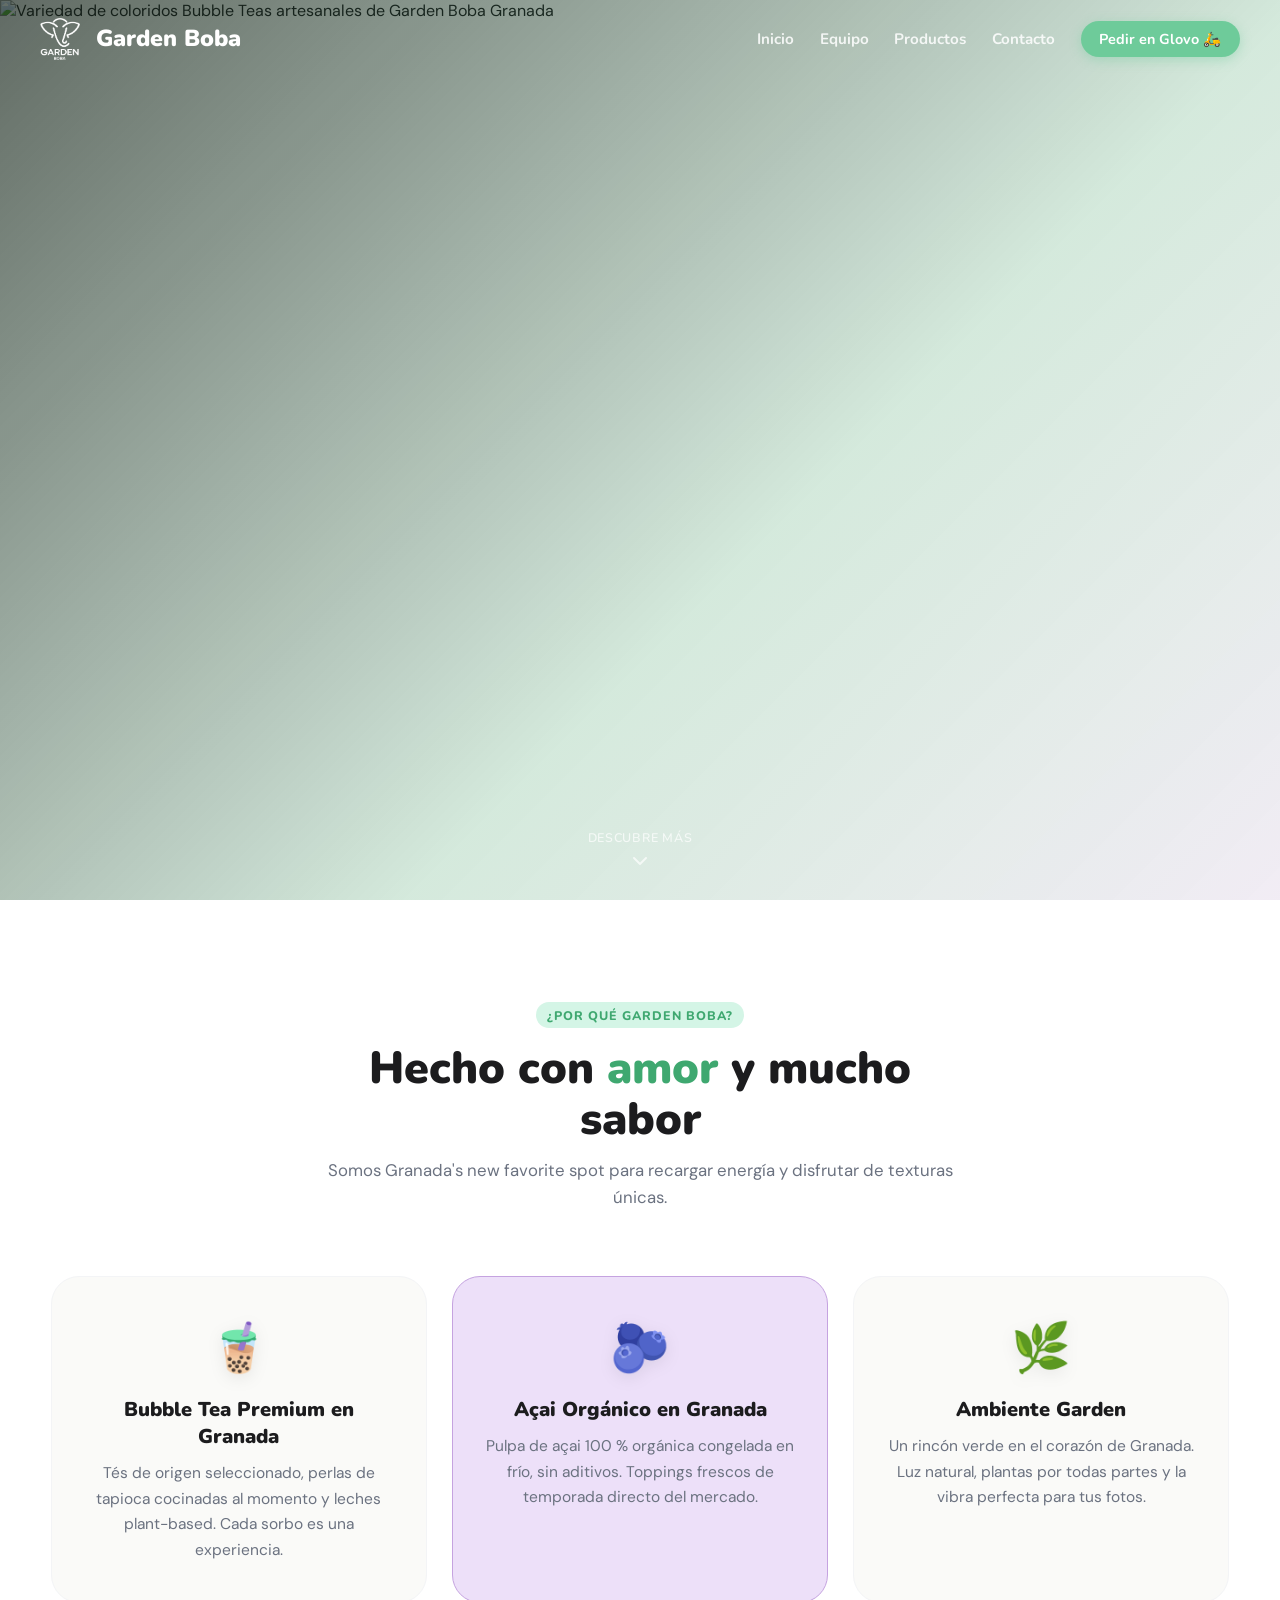
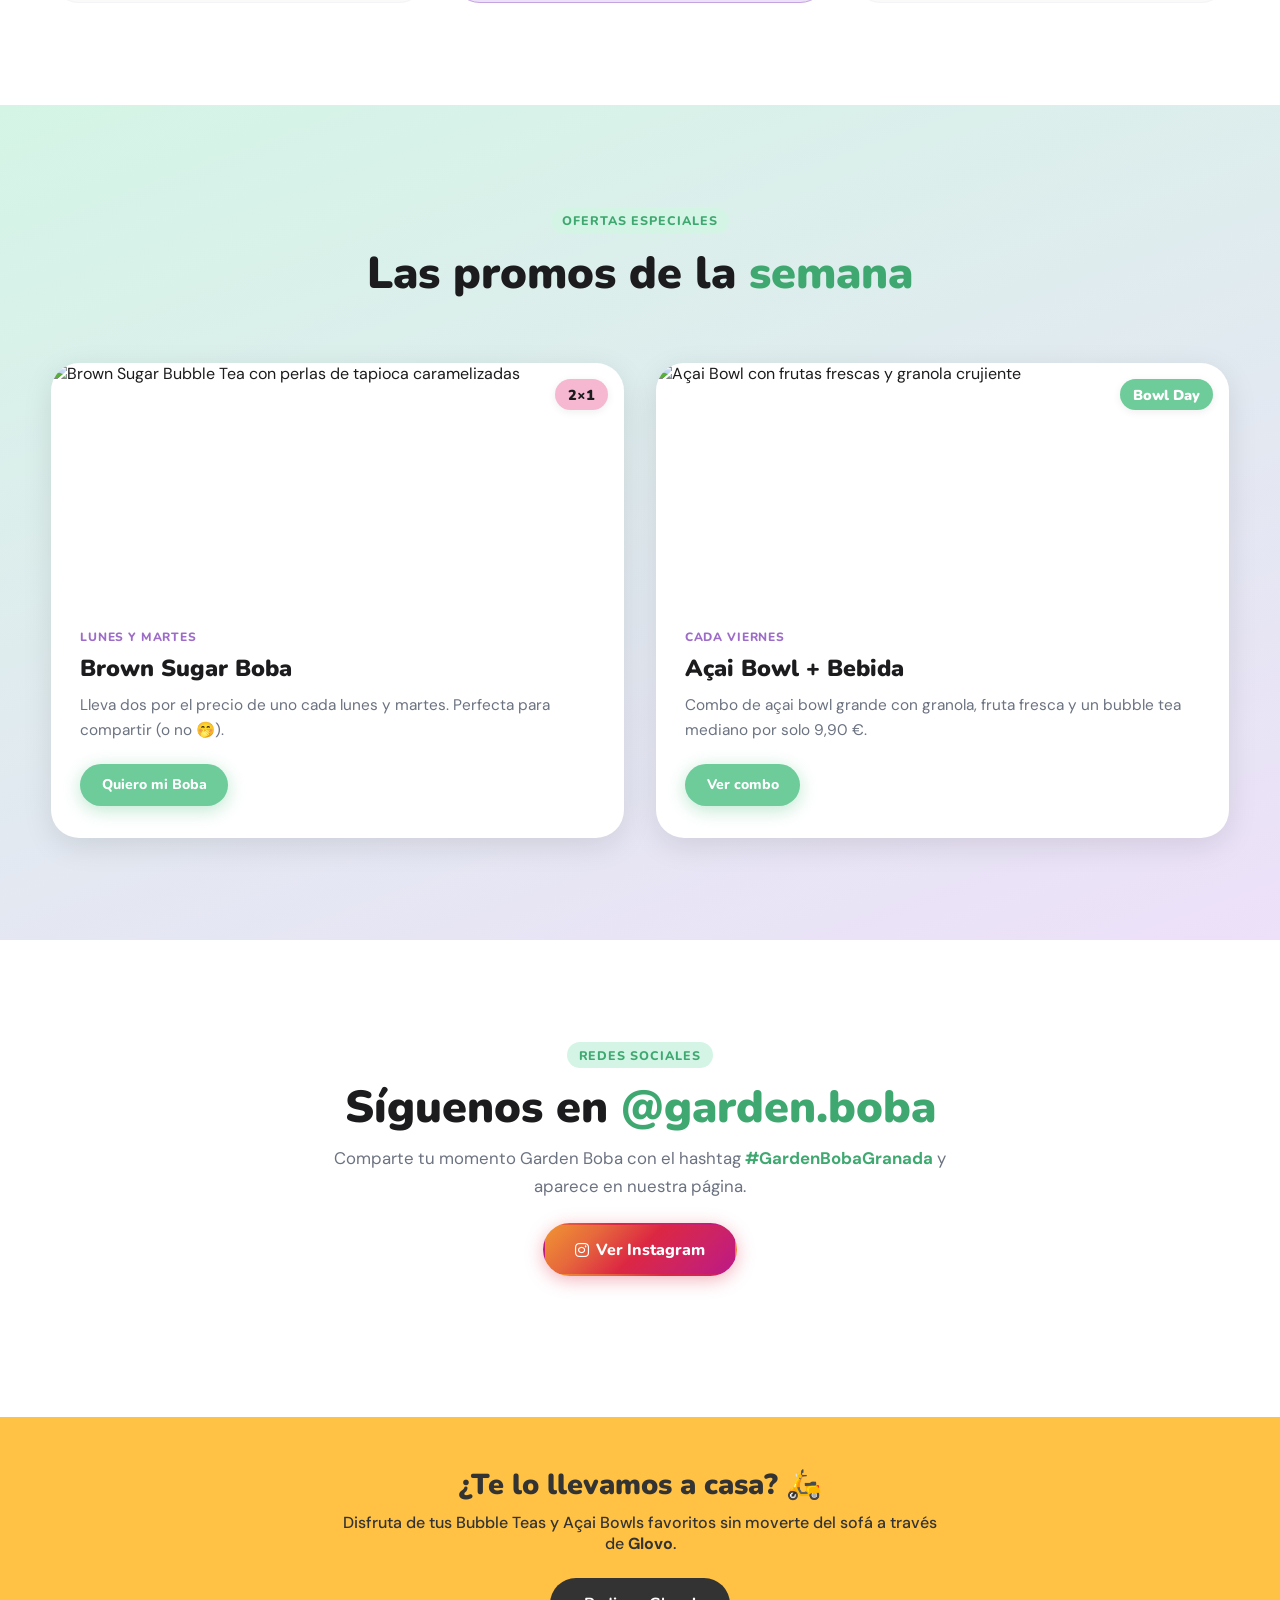
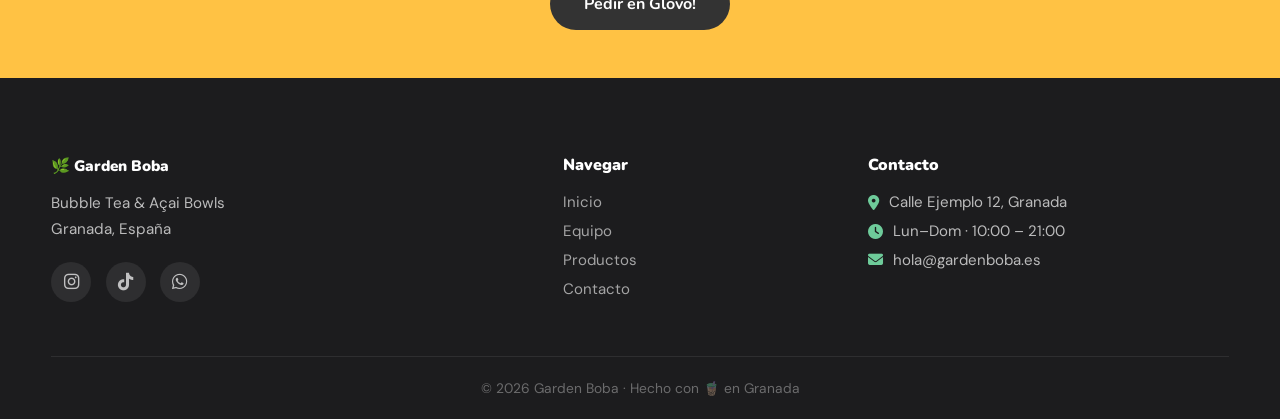
==== commit 215fb132: "cambios responsive" ====
--- a/index.html
+++ b/index.html
@@ -80,17 +80,38 @@
 </head>
 <body>
     <div id="preloader">
-        <div class="preloader-content">
-        <div class="preloader-logo">
-          <img src="img/logo.png" alt="Logo de Garden Boba Granada" style="height: 110px; width: auto;" />
-        </div>
-        <div class="preloader-brand">Garden Boba</div>
-        
-        <div class="preloader-bar">
-            <div class="preloader-progress"></div>
-        </div>
-        </div>
-    </div>
+  <div class="pre-bg"></div>
+
+  <div class="pre-bubbles" aria-hidden="true">
+    <span class="pre-bub pre-bub--1"></span>
+    <span class="pre-bub pre-bub--2"></span>
+    <span class="pre-bub pre-bub--3"></span>
+    <span class="pre-bub pre-bub--4"></span>
+    <span class="pre-bub pre-bub--5"></span>
+  </div>
+
+  <div class="pre-content">
+    <div class="pre-logo-wrap">
+      <img src="img/logo.png" alt="Garden Boba" class="pre-logo-img" />
+    </div>
+
+    <div class="pre-brand">
+      <span class="pre-letter" aria-hidden="true">G</span>
+      <span class="pre-letter" aria-hidden="true">a</span>
+      <span class="pre-letter" aria-hidden="true">r</span>
+      <span class="pre-letter" aria-hidden="true">d</span>
+      <span class="pre-letter" aria-hidden="true">e</span>
+      <span class="pre-letter" aria-hidden="true">n</span>
+      <span class="pre-letter pre-letter--space" aria-hidden="true"> </span>
+      <span class="pre-letter" aria-hidden="true">B</span>
+      <span class="pre-letter" aria-hidden="true">o</span>
+      <span class="pre-letter" aria-hidden="true">b</span>
+      <span class="pre-letter" aria-hidden="true">a</span>
+    </div>
+
+    <p class="pre-tagline">Bubble Tea · Granada</p>
+  </div>
+</div>
   <!-- ===================== NAVBAR ===================== -->
   <header class="navbar" id="navbar">
     <a href="index.html" class="logo">
@@ -328,50 +349,73 @@
     easing: 'easeOutQuad'
   });
 }
-    window.addEventListener('load', () => {
+
+window.addEventListener('load', () => {
   const preloader = document.getElementById('preloader');
 
   if (sessionStorage.getItem('preloaderVisto') === 'true') {
     if (preloader) preloader.remove();
-    animarEntradaHero(); // ← igual que la primera vez, pero sin preloader
-  } else {
-    sessionStorage.setItem('preloaderVisto', 'true');
-
-    const timeline = anime.timeline({ easing: 'easeInOutQuad' });
-
-    timeline
-      .add({
-        targets: '.preloader-logo',
-        scale: [1, 1.3, 1],
-        duration: 1000,
-        loop: true
-      })
-      .add({
-        targets: '.preloader-progress',
-        width: '100%',
-        duration: 800,
-        easing: 'linear'
-      }, 0)
-      .add({
-        targets: '.preloader-content',
-        opacity: 0,
-        scale: 0.8,
-        duration: 400,
-        easing: 'easeInBack'
-      })
-      .add({
-        targets: '#preloader',
-        translateY: '-100%',
-        duration: 800,
-        easing: 'easeInOutExpo',
-        complete: function() {
-          if (preloader) preloader.remove();
-          animarEntradaHero();
-        }
-      });
+    animarEntradaHero();
+    return;
   }
+
+  sessionStorage.setItem('preloaderVisto', 'true');
+
+  // ── Calcular longitudes reales de cada path ──
+  document.querySelectorAll('.pre-path').forEach(p => {
+    const len = p.getTotalLength();
+    p.style.strokeDasharray  = len;
+    p.style.strokeDashoffset = len;
+  });
+
+  const tl = anime.timeline({ easing: 'easeInOutQuad' });
+
+  tl.add({
+  targets: '.pre-logo-img',
+  opacity: [0, 1],
+  scale: [0.7, 1.1, 1],
+  duration: 800,
+  easing: 'easeOutBack'
+})
+  
+  // 3. Letras del nombre caen una a una
+  .add({
+    targets: '.pre-letter',
+    opacity: [0, 1],
+    translateY: [14, 0],
+    duration: 350,
+    delay: anime.stagger(60),
+    easing: 'easeOutQuad'
+  }, '-=100')
+  // 4. Tagline aparece
+  .add({
+    targets: '.pre-tagline',
+    opacity: [0, .55],
+    translateY: [8, 0],
+    duration: 500,
+    easing: 'easeOutQuad'
+  }, '-=100')
+  // 5. Pausa visual (~0.8 s)
+  .add({ targets: '.pre-tagline', duration: 800 })
+  // 6. Salida: todo se encoge y desvanece
+  .add({
+    targets: '.pre-content',
+    opacity: 0,
+    scale: 0.85,
+    duration: 500,
+    easing: 'easeInQuad'
+  })
+  .add({
+    targets: '#preloader',
+    opacity: 0,
+    duration: 600,
+    easing: 'easeInExpo',
+    complete() {
+      preloader.remove();
+      animarEntradaHero();
+    }
+  }, '-=200');
 });
-
 
 // Burger menu
 const burger = document.getElementById('burger');
--- a/styles.css
+++ b/styles.css
@@ -61,53 +61,116 @@
 a  { text-decoration: none; color: inherit; }
 ul { list-style: none; }
 
-/* ── PRELOADER (PANTALLA DE CARGA) ───────────────────── */
+/* ── PRELOADER ───────────────────────────────────────── */
 #preloader {
   position: fixed;
   inset: 0;
-  background-color: var(--boba-light); /* Fondo morado pastel boba */
-  z-index: 9999; /* Por encima de todo, incluso del navbar */
+  z-index: 9999;
   display: flex;
   align-items: center;
   justify-content: center;
-}
-
-.preloader-content {
-  text-align: center;
-}
-
-.preloader-logo {
-  font-size: unset; /* anula el 4rem del emoji */
-  margin-bottom: 0.5rem;
+  overflow: hidden;
+}
+
+/* Fondo: imagen desenfocada */
+.pre-bg {
+  position: absolute;
+  inset: 0;
+  background: url('https://images.unsplash.com/photo-1558618666-fcd25c85cd64?w=1200&q=60') center/cover no-repeat;
+  filter: blur(18px) brightness(0.35) saturate(1.4);
+  transform: scale(1.08); /* evita bordes blancos del blur */
+}
+
+/* Burbujas decorativas */
+.pre-bubbles {
+  position: absolute;
+  inset: 0;
+  pointer-events: none;
+}
+.pre-bub {
+  position: absolute;
+  border-radius: 50%;
+  opacity: 0;
+  animation: preBubFloat linear infinite;
+}
+.pre-bub--1 { width: 18px; height: 18px; left: 15%; top: 70%; background: rgba(110,203,154,.35); animation-duration: 4s; animation-delay: 0.2s; }
+.pre-bub--2 { width: 12px; height: 12px; left: 30%; top: 80%; background: rgba(197,163,224,.4);  animation-duration: 5s; animation-delay: 0.8s; }
+.pre-bub--3 { width: 22px; height: 22px; left: 70%; top: 75%; background: rgba(110,203,154,.25); animation-duration: 4.5s; animation-delay: 0.4s; }
+.pre-bub--4 { width: 10px; height: 10px; left: 80%; top: 85%; background: rgba(245,184,208,.45); animation-duration: 3.8s; animation-delay: 1s; }
+.pre-bub--5 { width: 16px; height: 16px; left: 55%; top: 78%; background: rgba(197,163,224,.3);  animation-duration: 4.2s; animation-delay: 0.6s; }
+
+@keyframes preBubFloat {
+  0%   { opacity: 0;    transform: translateY(0)    scale(1);   }
+  15%  { opacity: 1; }
+  85%  { opacity: .7; }
+  100% { opacity: 0;    transform: translateY(-180px) scale(.6); }
+}
+
+/* Contenido central */
+.pre-content {
+  position: relative;
+  z-index: 2;
+  display: flex;
+  flex-direction: column;
+  align-items: center;
+  gap: 1rem;
+}
+.pre-logo-img {
+  width: 100%;
+  height: 100%;
+  object-fit: contain;
+  opacity: 0;
+}
+
+/* SVG del logo */
+.pre-logo-wrap {
+  width: 130px;
+  height: 130px;
+  filter: drop-shadow(0 0 20px rgba(110,203,154,.5));
+}
+.pre-svg { width: 100%; height: 100%; }
+
+/* Paths que se trazan */
+.pre-path {
+  fill: none;
+  stroke-dasharray: 400;
+  stroke-dashoffset: 400;
+}
+.pre-dot {
+  opacity: 0;
+  transform-origin: center;
+}
+
+/* Letras del nombre */
+.pre-brand {
+  display: flex;
+  gap: .05em;
+  font-family: var(--font-head);
+  font-size: 2.2rem;
+  font-weight: 900;
+  color: #fff;
+  letter-spacing: -.01em;
+  text-shadow: 0 2px 20px rgba(0,0,0,.5);
+}
+.pre-letter {
   display: inline-block;
-}
-
-.preloader-brand {
-  font-family: var(--font-head);
-  font-weight: 900;
-  font-size: 2rem;
-  color: var(--dark);
-  letter-spacing: -0.02em;
-}
-
-.preloader-bar {
-  width: 120px;
-  height: 4px;
-  background: rgba(0, 0, 0, 0.05);
-  border-radius: 2px;
-  margin: 1.5rem auto 0;
-  overflow: hidden;
-  position: relative;
-}
-
-.preloader-progress {
-  position: absolute;
-  left: 0; top: 0; bottom: 0;
-  width: 0%;
-  background: var(--mint-dark);
-  border-radius: 2px;
-}
-
+  opacity: 0;
+  transform: translateY(12px);
+}
+.pre-letter--space { width: .35em; }
+
+/* Tagline */
+.pre-tagline {
+  font-family: var(--font-head);
+  font-size: .82rem;
+  font-weight: 700;
+  letter-spacing: .18em;
+  text-transform: uppercase;
+  color: rgba(255,255,255,.55);
+  opacity: 0;
+}
+
+.no-preloader #preloader { display: none !important; }
 
 /* ── 3. UTILIDADES ───────────────────────────────────── */
 .container {
@@ -1634,4 +1697,235 @@
 
 .no-preloader #preloader {
   display: none !important;
+}
+
+
+/* =====================================================
+   GARDEN BOBA – RESPONSIVE GLOBAL FIX
+   ===================================================== */
+
+/* ── FIX SCROLL HORIZONTAL (afecta a todas las páginas) */
+html, body {
+  overflow-x: hidden;
+  max-width: 100vw;
+}
+
+/* Evita que ningún elemento rompa el ancho */
+* { max-width: 100%; }
+
+/* ── PAGE-HERO: textos en móvil ──────────────────────── */
+@media (max-width: 640px) {
+  .page-hero {
+    height: auto;
+    min-height: clamp(280px, 60vh, 420px);
+    padding-bottom: 3rem;
+  }
+
+  .page-hero-content {
+    padding-top: 100px;
+    padding-inline: 1.2rem;
+  }
+
+  .page-hero-content .hero-title {
+    font-size: clamp(1.6rem, 7vw, 2.4rem);
+    line-height: 1.15;
+  }
+
+  .page-hero-content .hero-badge {
+    font-size: .72rem;
+    padding: .35em .85em;
+  }
+
+  .page-hero-content .hero-sub {
+    font-size: .9rem;
+    line-height: 1.55;
+  }
+}
+
+/* ── HERO PRINCIPAL: móvil ───────────────────────────── */
+@media (max-width: 480px) {
+  .hero-content {
+    padding-inline: 1.2rem;
+    padding-top: 110px;
+  }
+
+  .hero-title {
+    font-size: clamp(1.8rem, 8vw, 2.6rem);
+  }
+
+  .hero-sub {
+    font-size: .9rem;
+  }
+
+  .hero-actions {
+    flex-direction: column;
+    gap: .75rem;
+  }
+
+  .hero-actions .btn {
+    width: 100%;
+    justify-content: center;
+  }
+}
+
+/* ── NAVBAR MOBILE ───────────────────────────────────── */
+@media (max-width: 768px) {
+  .navbar {
+    padding-inline: 1rem;
+  }
+
+  .logo {
+    font-size: 1.15rem;
+    gap: .6rem;
+  }
+
+  .logo-img {
+    height: 34px;
+  }
+}
+
+/* ── FEATURES GRID ───────────────────────────────────── */
+@media (max-width: 640px) {
+  .features-grid {
+    grid-template-columns: 1fr;
+  }
+
+  .feature-card {
+    padding: 1.6rem 1.4rem;
+  }
+}
+
+/* ── PROMOS GRID ─────────────────────────────────────── */
+@media (max-width: 640px) {
+  .promos-grid {
+    grid-template-columns: 1fr;
+  }
+
+  .promo-img-wrap {
+    height: 200px;
+  }
+}
+
+/* ── STORY / QUIENES SOMOS ───────────────────────────── */
+@media (max-width: 640px) {
+  .story-stats {
+    display: grid;
+    grid-template-columns: repeat(2, 1fr);
+    gap: 1rem;
+  }
+
+  .stat-num {
+    font-size: 1.8rem;
+  }
+
+  .story-img-wrap {
+    max-width: 100%;
+  }
+
+  /* Decor que se sale en móvil */
+  .story-img-deco {
+    display: none;
+  }
+}
+
+/* ── TEAM GRID ───────────────────────────────────────── */
+@media (max-width: 640px) {
+  .team-grid {
+    grid-template-columns: 1fr;
+    max-width: 100%;
+  }
+}
+
+/* ── SPACE / MAPA ────────────────────────────────────── */
+@media (max-width: 640px) {
+  .space-grid {
+    grid-template-columns: 1fr;
+  }
+
+  .map-placeholder {
+    height: 220px;
+  }
+
+  .map-info {
+    flex-direction: column;
+    gap: .5rem;
+  }
+}
+
+/* ── PRODUCTOS ───────────────────────────────────────── */
+@media (max-width: 640px) {
+  .filter-bar {
+    gap: .4rem;
+  }
+
+  .filter-btn {
+    font-size: .78rem;
+    padding: .5em .9em;
+  }
+
+  .products-grid {
+    grid-template-columns: 1fr;
+    max-width: 100%;
+  }
+}
+
+/* ── CONTACTO ────────────────────────────────────────── */
+@media (max-width: 640px) {
+  .contact-grid {
+    grid-template-columns: 1fr;
+    gap: 2rem;
+  }
+
+  .contact-info-card {
+    gap: .8rem;
+  }
+
+  .form-wrapper {
+    padding: 1.4rem 1.2rem;
+  }
+}
+
+/* ── FOOTER ──────────────────────────────────────────── */
+@media (max-width: 768px) {
+  .footer-inner {
+    grid-template-columns: 1fr;
+    gap: 2rem;
+  }
+}
+
+@media (max-width: 480px) {
+  .footer-inner {
+    padding-inline: .5rem;
+  }
+}
+
+/* ── SECCIÓN GLOVO ───────────────────────────────────── */
+@media (max-width: 480px) {
+  .delivery-promo-section h3 {
+    font-size: 1.4rem !important;
+  }
+}
+
+/* ── INSTAGRAM EMBEDS ────────────────────────────────── */
+@media (max-width: 768px) {
+  .ig-embed-grid {
+    grid-template-columns: 1fr;
+    max-width: 100%;
+  }
+}
+
+/* ── PRELOADER BURBUJAS ──────────────────────────────── */
+@media (max-width: 480px) {
+  .pre-bub--1 { left: 8%; }
+  .pre-bub--3 { left: 75%; }
+  .pre-bub--4 { left: 85%; }
+
+  .pre-brand {
+    font-size: 1.7rem;
+  }
+
+  .pre-logo-wrap {
+    width: 100px;
+    height: 100px;
+  }
 }
